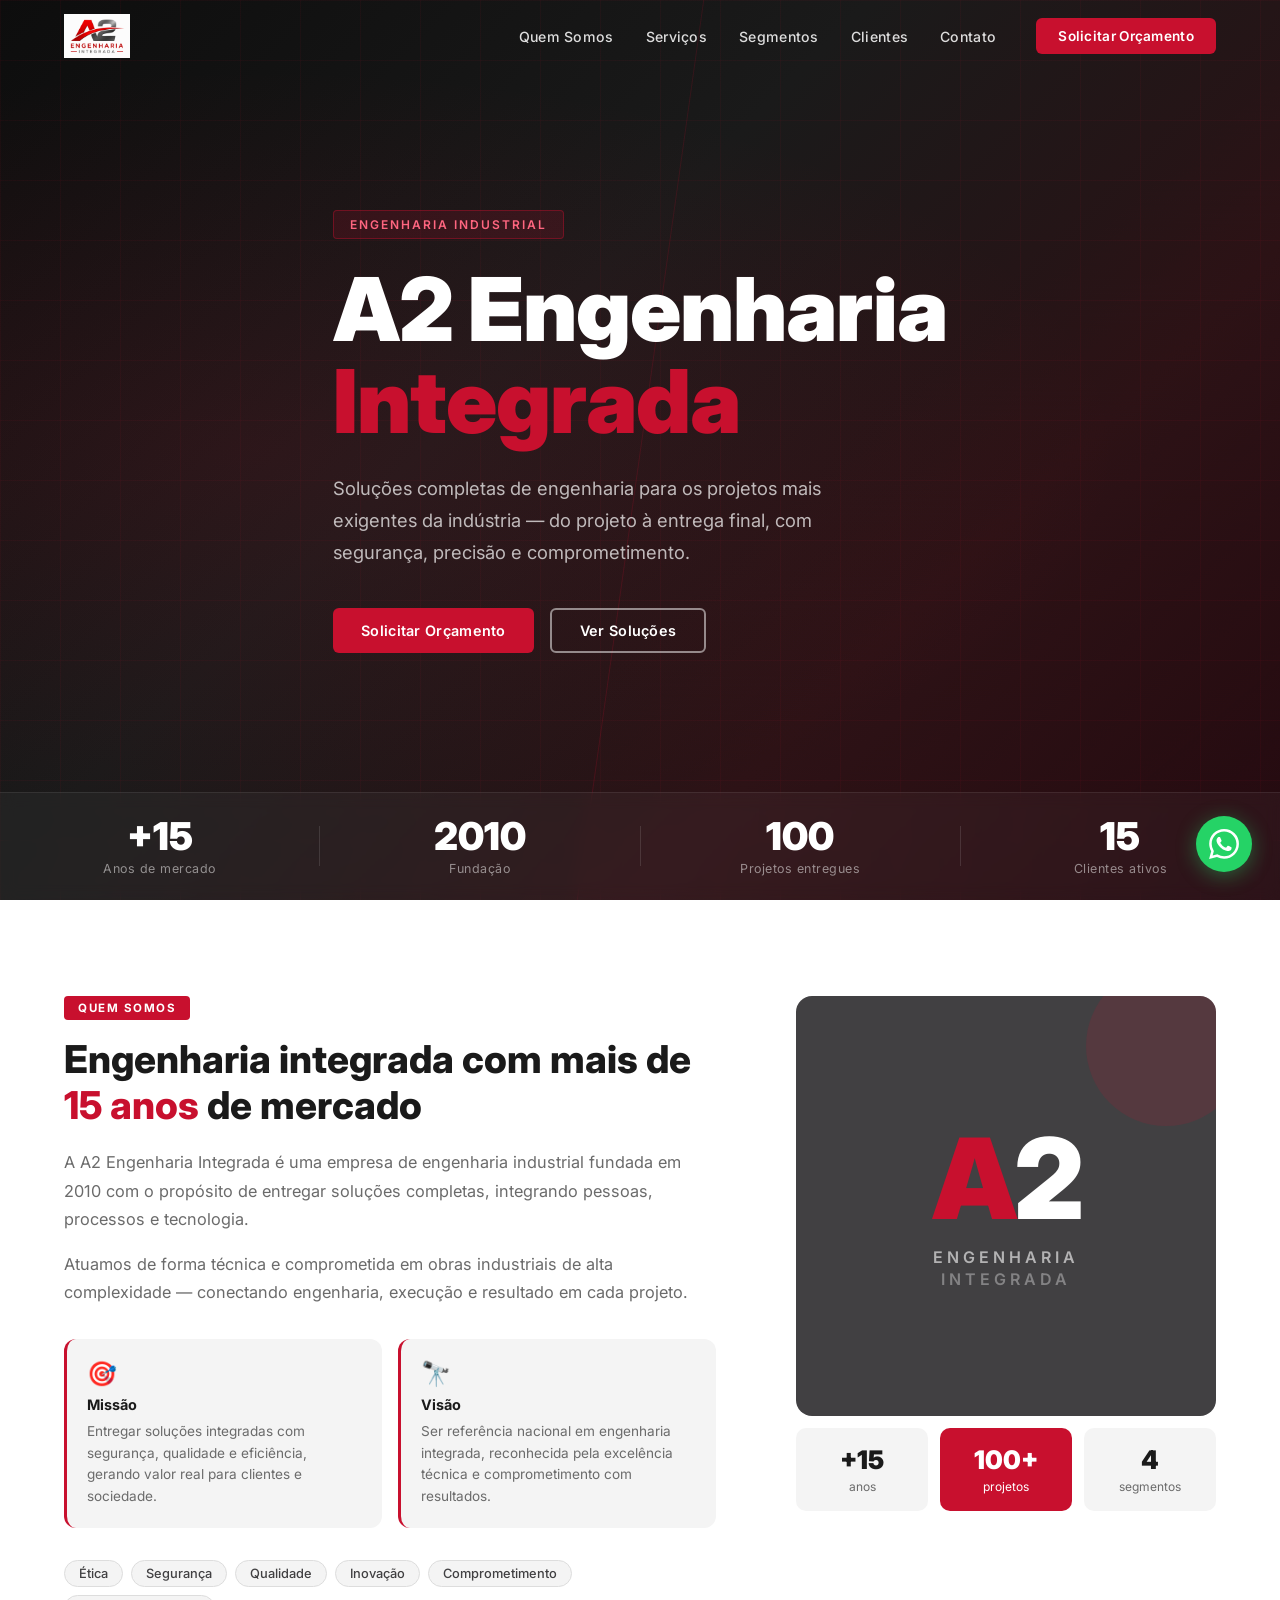
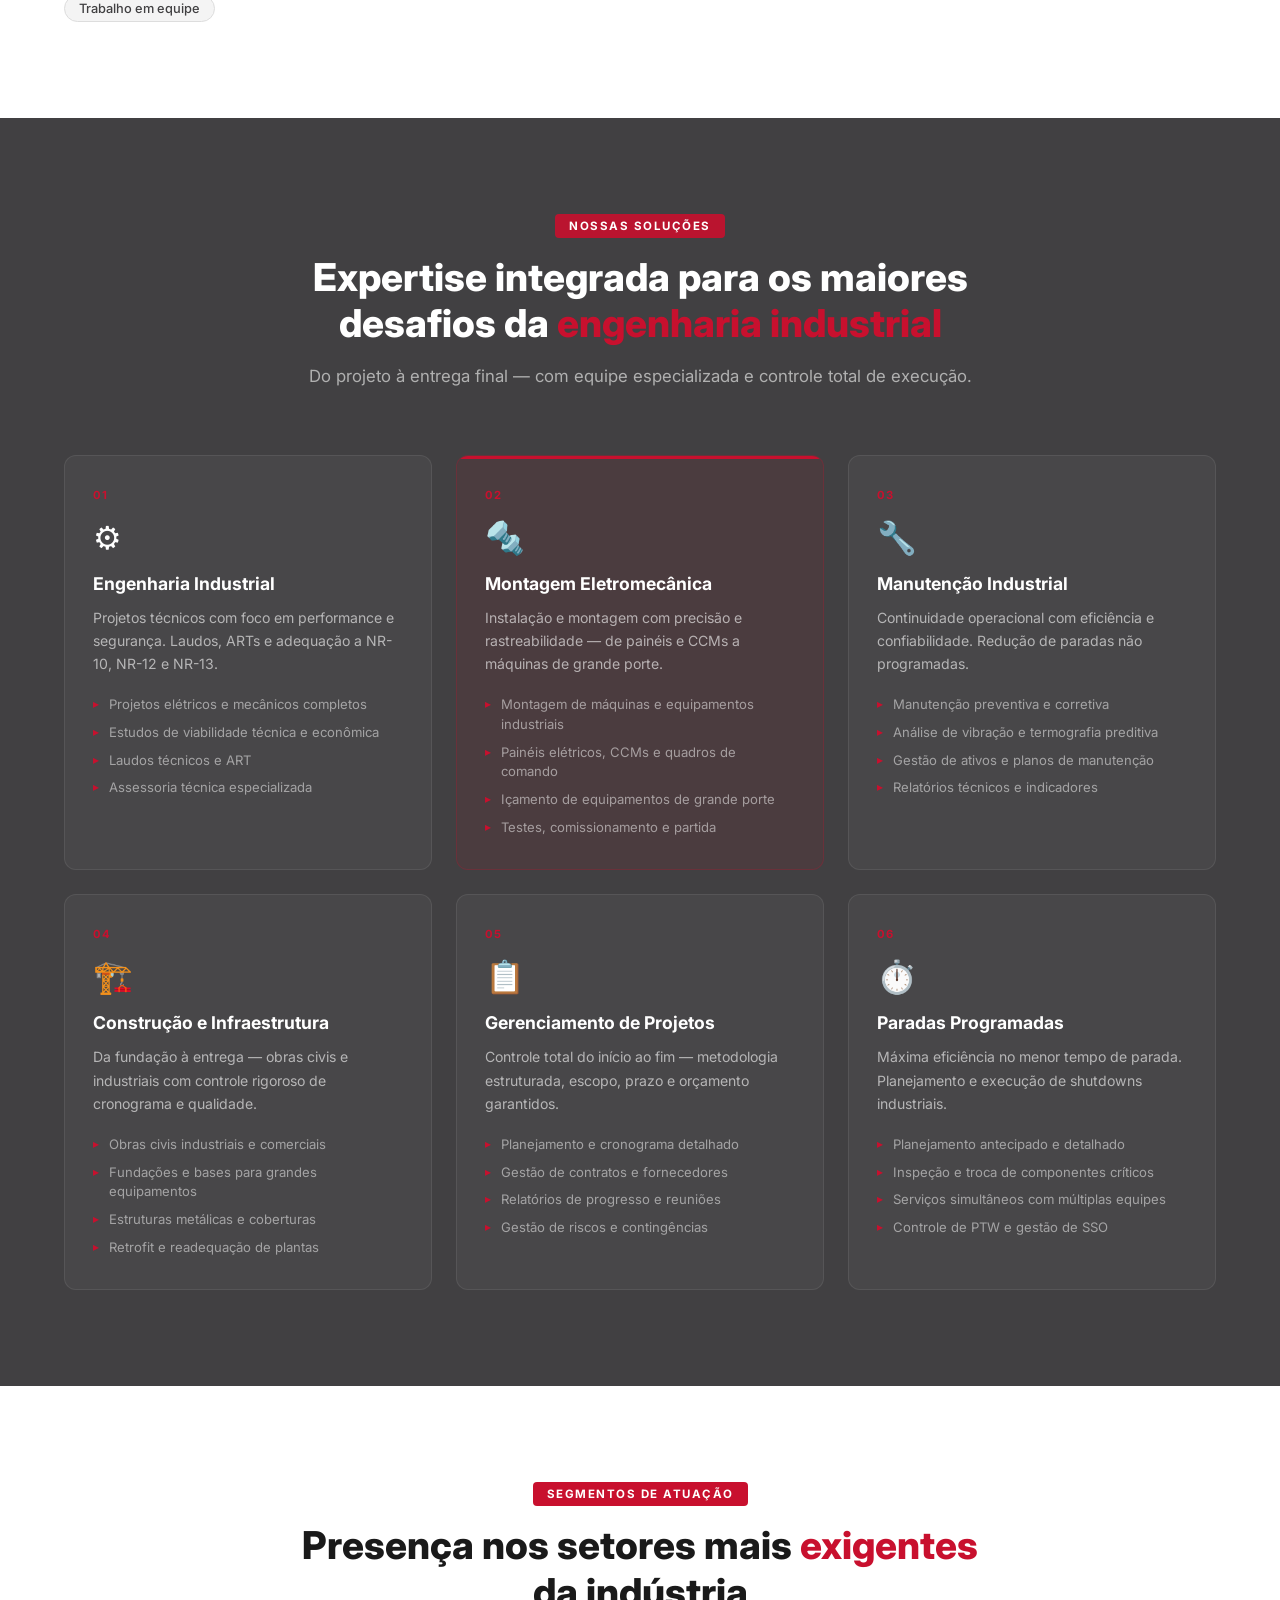
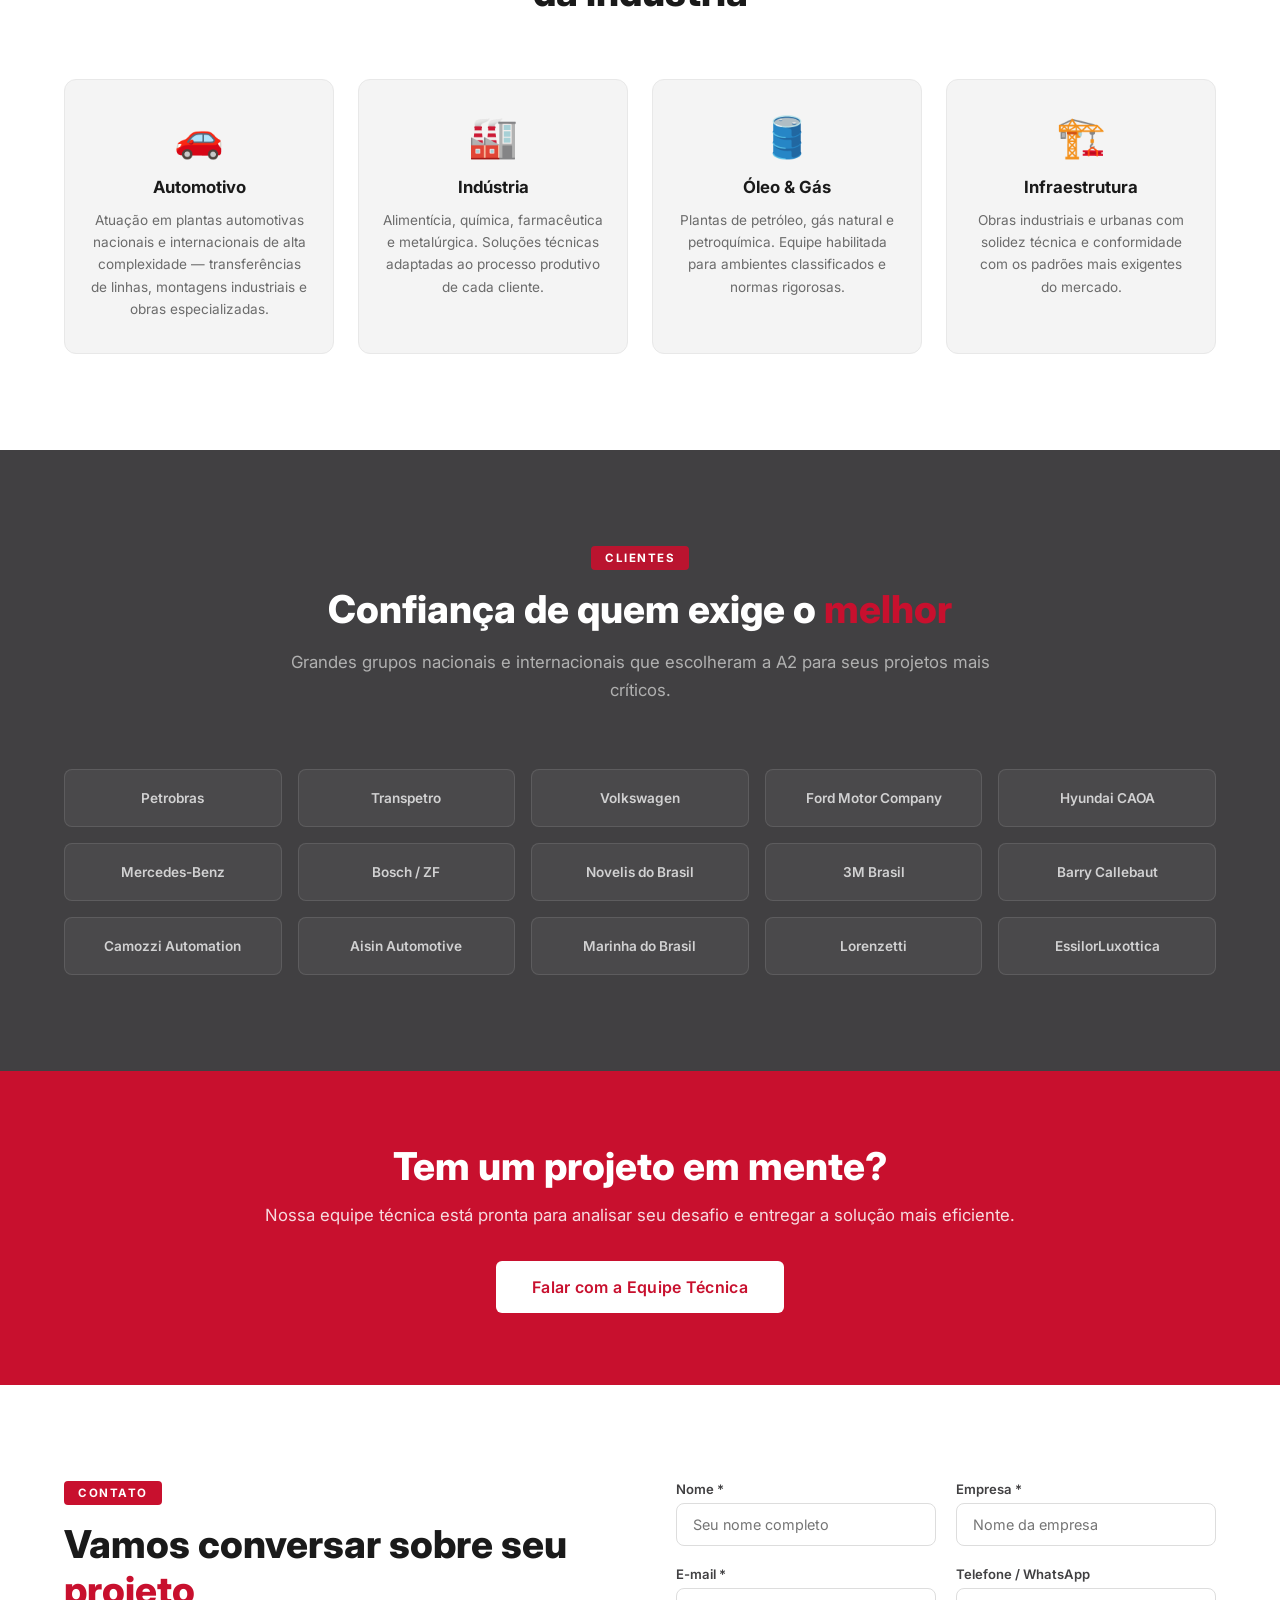
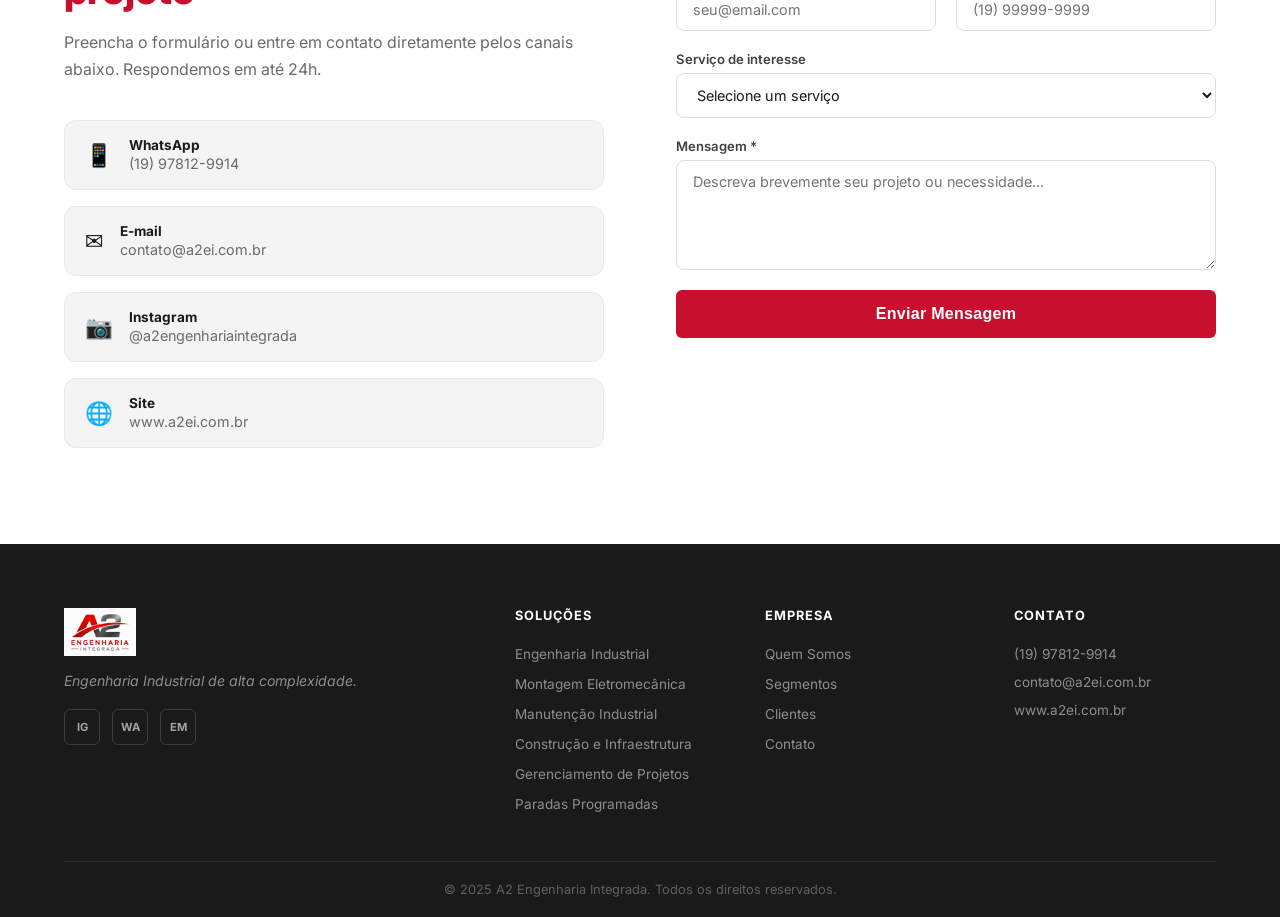
==== index.html @ 32a2d9cf "Landing page A2 Engenharia" ====
<!DOCTYPE html>
<html lang="pt-BR">
<head>
  <meta charset="UTF-8" />
  <meta name="viewport" content="width=device-width, initial-scale=1.0" />
  <title>A2 Engenharia Integrada</title>
  <meta name="description" content="A2 Engenharia Integrada: +15 anos entregando soluções completas de engenharia industrial, montagem eletromecânica, manutenção e gerenciamento de projetos." />
  <link rel="preconnect" href="https://fonts.googleapis.com" />
  <link rel="preconnect" href="https://fonts.gstatic.com" crossorigin />
  <link href="https://fonts.googleapis.com/css2?family=Inter:wght@300;400;500;600;700;800;900&display=swap" rel="stylesheet" />
  <link rel="stylesheet" href="style.css" />
</head>
<body>

  <!-- ── NAV ────────────────────────────────────── -->
  <nav id="navbar">
    <div class="nav-inner">
      <a href="#hero" class="nav-logo">
        <img src="assets/logo.png" alt="A2 Engenharia Integrada" />
      </a>
      <ul class="nav-links">
        <li><a href="#sobre">Quem Somos</a></li>
        <li><a href="#servicos">Serviços</a></li>
        <li><a href="#segmentos">Segmentos</a></li>
        <li><a href="#clientes">Clientes</a></li>
        <li><a href="#contato">Contato</a></li>
      </ul>
      <a href="#contato" class="btn btn-nav">Solicitar Orçamento</a>
      <button class="hamburger" id="hamburger" aria-label="Menu">
        <span></span><span></span><span></span>
      </button>
    </div>
    <div class="nav-mobile" id="navMobile">
      <a href="#sobre" onclick="closeMenu()">Quem Somos</a>
      <a href="#servicos" onclick="closeMenu()">Serviços</a>
      <a href="#segmentos" onclick="closeMenu()">Segmentos</a>
      <a href="#clientes" onclick="closeMenu()">Clientes</a>
      <a href="#contato" onclick="closeMenu()">Contato</a>
      <a href="#contato" class="btn btn-nav" onclick="closeMenu()">Solicitar Orçamento</a>
    </div>
  </nav>

  <!-- ── HERO ───────────────────────────────────── -->
  <section id="hero">
    <div class="hero-bg"></div>
    <div class="hero-overlay"></div>
    <div class="hero-content">
      <span class="hero-tag">Engenharia Industrial</span>
      <h1>A2 Engenharia<br /><span class="red">Integrada</span></h1>
      <p>Soluções completas de engenharia para os projetos mais exigentes da indústria — do projeto à entrega final, com segurança, precisão e comprometimento.</p>
      <div class="hero-btns">
        <a href="#contato" class="btn btn-primary">Solicitar Orçamento</a>
        <a href="#servicos" class="btn btn-outline">Ver Soluções</a>
      </div>
    </div>
    <div class="hero-stats">
      <div class="stat">
        <span class="stat-num">+15</span>
        <span class="stat-label">Anos de mercado</span>
      </div>
      <div class="stat-divider"></div>
      <div class="stat">
        <span class="stat-num">2010</span>
        <span class="stat-label">Fundação</span>
      </div>
      <div class="stat-divider"></div>
      <div class="stat">
        <span class="stat-num">100+</span>
        <span class="stat-label">Projetos entregues</span>
      </div>
      <div class="stat-divider"></div>
      <div class="stat">
        <span class="stat-num">15+</span>
        <span class="stat-label">Clientes ativos</span>
      </div>
    </div>
  </section>

  <!-- ── SOBRE ──────────────────────────────────── -->
  <section id="sobre" class="section">
    <div class="container">
      <div class="sobre-grid">
        <div class="sobre-text" data-animate>
          <span class="section-tag">Quem Somos</span>
          <h2>Engenharia integrada com mais de <span class="red">15 anos</span> de mercado</h2>
          <p>A A2 Engenharia Integrada é uma empresa de engenharia industrial fundada em 2010 com o propósito de entregar soluções completas, integrando pessoas, processos e tecnologia.</p>
          <p>Atuamos de forma técnica e comprometida em obras industriais de alta complexidade — conectando engenharia, execução e resultado em cada projeto.</p>
          <div class="mvv-grid">
            <div class="mvv-card">
              <div class="mvv-icon">🎯</div>
              <h4>Missão</h4>
              <p>Entregar soluções integradas com segurança, qualidade e eficiência, gerando valor real para clientes e sociedade.</p>
            </div>
            <div class="mvv-card">
              <div class="mvv-icon">🔭</div>
              <h4>Visão</h4>
              <p>Ser referência nacional em engenharia integrada, reconhecida pela excelência técnica e comprometimento com resultados.</p>
            </div>
          </div>
          <div class="valores">
            <span class="valor-tag">Ética</span>
            <span class="valor-tag">Segurança</span>
            <span class="valor-tag">Qualidade</span>
            <span class="valor-tag">Inovação</span>
            <span class="valor-tag">Comprometimento</span>
            <span class="valor-tag">Trabalho em equipe</span>
          </div>
        </div>
        <div class="sobre-visual" data-animate>
          <div class="sobre-card-main">
            <div class="sobre-accent"></div>
            <div class="sobre-logo-big">A2</div>
            <p class="sobre-slogan">ENGENHARIA<br /><em>INTEGRADA</em></p>
          </div>
          <div class="sobre-cards-mini">
            <div class="mini-card">
              <strong>+15</strong>
              <span>anos</span>
            </div>
            <div class="mini-card red-card">
              <strong>100+</strong>
              <span>projetos</span>
            </div>
            <div class="mini-card">
              <strong>4</strong>
              <span>segmentos</span>
            </div>
          </div>
        </div>
      </div>
    </div>
  </section>

  <!-- ── SERVIÇOS ───────────────────────────────── -->
  <section id="servicos" class="section dark-section">
    <div class="container">
      <div class="section-header" data-animate>
        <span class="section-tag">Nossas Soluções</span>
        <h2>Expertise integrada para os maiores desafios da <span class="red">engenharia industrial</span></h2>
        <p>Do projeto à entrega final — com equipe especializada e controle total de execução.</p>
      </div>
      <div class="services-grid">

        <div class="service-card" data-animate>
          <div class="service-num">01</div>
          <div class="service-icon">⚙️</div>
          <h3>Engenharia Industrial</h3>
          <p>Projetos técnicos com foco em performance e segurança. Laudos, ARTs e adequação a NR-10, NR-12 e NR-13.</p>
          <ul class="service-list">
            <li>Projetos elétricos e mecânicos completos</li>
            <li>Estudos de viabilidade técnica e econômica</li>
            <li>Laudos técnicos e ART</li>
            <li>Assessoria técnica especializada</li>
          </ul>
        </div>

        <div class="service-card featured" data-animate>
          <div class="service-num">02</div>
          <div class="service-icon">🔩</div>
          <h3>Montagem Eletromecânica</h3>
          <p>Instalação e montagem com precisão e rastreabilidade — de painéis e CCMs a máquinas de grande porte.</p>
          <ul class="service-list">
            <li>Montagem de máquinas e equipamentos industriais</li>
            <li>Painéis elétricos, CCMs e quadros de comando</li>
            <li>Içamento de equipamentos de grande porte</li>
            <li>Testes, comissionamento e partida</li>
          </ul>
        </div>

        <div class="service-card" data-animate>
          <div class="service-num">03</div>
          <div class="service-icon">🔧</div>
          <h3>Manutenção Industrial</h3>
          <p>Continuidade operacional com eficiência e confiabilidade. Redução de paradas não programadas.</p>
          <ul class="service-list">
            <li>Manutenção preventiva e corretiva</li>
            <li>Análise de vibração e termografia preditiva</li>
            <li>Gestão de ativos e planos de manutenção</li>
            <li>Relatórios técnicos e indicadores</li>
          </ul>
        </div>

        <div class="service-card" data-animate>
          <div class="service-num">04</div>
          <div class="service-icon">🏗️</div>
          <h3>Construção e Infraestrutura</h3>
          <p>Da fundação à entrega — obras civis e industriais com controle rigoroso de cronograma e qualidade.</p>
          <ul class="service-list">
            <li>Obras civis industriais e comerciais</li>
            <li>Fundações e bases para grandes equipamentos</li>
            <li>Estruturas metálicas e coberturas</li>
            <li>Retrofit e readequação de plantas</li>
          </ul>
        </div>

        <div class="service-card" data-animate>
          <div class="service-num">05</div>
          <div class="service-icon">📋</div>
          <h3>Gerenciamento de Projetos</h3>
          <p>Controle total do início ao fim — metodologia estruturada, escopo, prazo e orçamento garantidos.</p>
          <ul class="service-list">
            <li>Planejamento e cronograma detalhado</li>
            <li>Gestão de contratos e fornecedores</li>
            <li>Relatórios de progresso e reuniões</li>
            <li>Gestão de riscos e contingências</li>
          </ul>
        </div>

        <div class="service-card" data-animate>
          <div class="service-num">06</div>
          <div class="service-icon">⏱️</div>
          <h3>Paradas Programadas</h3>
          <p>Máxima eficiência no menor tempo de parada. Planejamento e execução de shutdowns industriais.</p>
          <ul class="service-list">
            <li>Planejamento antecipado e detalhado</li>
            <li>Inspeção e troca de componentes críticos</li>
            <li>Serviços simultâneos com múltiplas equipes</li>
            <li>Controle de PTW e gestão de SSO</li>
          </ul>
        </div>

      </div>
    </div>
  </section>

  <!-- ── SEGMENTOS ──────────────────────────────── -->
  <section id="segmentos" class="section">
    <div class="container">
      <div class="section-header" data-animate>
        <span class="section-tag">Segmentos de Atuação</span>
        <h2>Presença nos setores mais <span class="red">exigentes</span> da indústria</h2>
      </div>
      <div class="segments-grid">
        <div class="segment-card" data-animate>
          <div class="segment-icon">🚗</div>
          <h3>Automotivo</h3>
          <p>Atuação em plantas automotivas nacionais e internacionais de alta complexidade — transferências de linhas, montagens industriais e obras especializadas.</p>
        </div>
        <div class="segment-card" data-animate>
          <div class="segment-icon">🏭</div>
          <h3>Indústria</h3>
          <p>Alimentícia, química, farmacêutica e metalúrgica. Soluções técnicas adaptadas ao processo produtivo de cada cliente.</p>
        </div>
        <div class="segment-card" data-animate>
          <div class="segment-icon">🛢️</div>
          <h3>Óleo & Gás</h3>
          <p>Plantas de petróleo, gás natural e petroquímica. Equipe habilitada para ambientes classificados e normas rigorosas.</p>
        </div>
        <div class="segment-card" data-animate>
          <div class="segment-icon">🏗️</div>
          <h3>Infraestrutura</h3>
          <p>Obras industriais e urbanas com solidez técnica e conformidade com os padrões mais exigentes do mercado.</p>
        </div>
      </div>
    </div>
  </section>

  <!-- ── CLIENTES ───────────────────────────────── -->
  <section id="clientes" class="section dark-section">
    <div class="container">
      <div class="section-header" data-animate>
        <span class="section-tag">Clientes</span>
        <h2>Confiança de quem exige o <span class="red">melhor</span></h2>
        <p>Grandes grupos nacionais e internacionais que escolheram a A2 para seus projetos mais críticos.</p>
      </div>
      <div class="clients-grid" data-animate>
        <div class="client-item">Petrobras</div>
        <div class="client-item">Transpetro</div>
        <div class="client-item">Volkswagen</div>
        <div class="client-item">Ford Motor Company</div>
        <div class="client-item">Hyundai CAOA</div>
        <div class="client-item">Mercedes-Benz</div>
        <div class="client-item">Bosch / ZF</div>
        <div class="client-item">Novelis do Brasil</div>
        <div class="client-item">3M Brasil</div>
        <div class="client-item">Barry Callebaut</div>
        <div class="client-item">Camozzi Automation</div>
        <div class="client-item">Aisin Automotive</div>
        <div class="client-item">Marinha do Brasil</div>
        <div class="client-item">Lorenzetti</div>
        <div class="client-item">EssilorLuxottica</div>
      </div>
    </div>
  </section>

  <!-- ── CTA BANNER ─────────────────────────────── -->
  <section class="cta-banner">
    <div class="container">
      <div class="cta-content" data-animate>
        <h2>Tem um projeto em mente?</h2>
        <p>Nossa equipe técnica está pronta para analisar seu desafio e entregar a solução mais eficiente.</p>
        <a href="#contato" class="btn btn-primary btn-lg">Falar com a Equipe Técnica</a>
      </div>
    </div>
  </section>

  <!-- ── CONTATO ────────────────────────────────── -->
  <section id="contato" class="section">
    <div class="container">
      <div class="contato-grid">
        <div class="contato-info" data-animate>
          <span class="section-tag">Contato</span>
          <h2>Vamos conversar sobre seu <span class="red">projeto</span></h2>
          <p>Preencha o formulário ou entre em contato diretamente pelos canais abaixo. Respondemos em até 24h.</p>
          <div class="contact-items">
            <a href="https://wa.me/5519978129914" target="_blank" class="contact-item">
              <div class="contact-icon">📱</div>
              <div>
                <strong>WhatsApp</strong>
                <span>(19) 97812-9914</span>
              </div>
            </a>
            <a href="mailto:contato@a2ei.com.br" class="contact-item">
              <div class="contact-icon">✉️</div>
              <div>
                <strong>E-mail</strong>
                <span>contato@a2ei.com.br</span>
              </div>
            </a>
            <a href="https://instagram.com/a2engenhariaintegrada" target="_blank" class="contact-item">
              <div class="contact-icon">📷</div>
              <div>
                <strong>Instagram</strong>
                <span>@a2engenhariaintegrada</span>
              </div>
            </a>
            <a href="https://www.a2ei.com.br" target="_blank" class="contact-item">
              <div class="contact-icon">🌐</div>
              <div>
                <strong>Site</strong>
                <span>www.a2ei.com.br</span>
              </div>
            </a>
          </div>
        </div>
        <div class="contato-form" data-animate>
          <form id="form" onsubmit="handleSubmit(event)">
            <div class="form-row">
              <div class="form-group">
                <label for="nome">Nome *</label>
                <input type="text" id="nome" name="nome" placeholder="Seu nome completo" required />
              </div>
              <div class="form-group">
                <label for="empresa">Empresa *</label>
                <input type="text" id="empresa" name="empresa" placeholder="Nome da empresa" required />
              </div>
            </div>
            <div class="form-row">
              <div class="form-group">
                <label for="email">E-mail *</label>
                <input type="email" id="email" name="email" placeholder="seu@email.com" required />
              </div>
              <div class="form-group">
                <label for="telefone">Telefone / WhatsApp</label>
                <input type="tel" id="telefone" name="telefone" placeholder="(19) 99999-9999" />
              </div>
            </div>
            <div class="form-group">
              <label for="servico">Serviço de interesse</label>
              <select id="servico" name="servico">
                <option value="">Selecione um serviço</option>
                <option>Engenharia Industrial</option>
                <option>Montagem Eletromecânica</option>
                <option>Manutenção Industrial</option>
                <option>Construção e Infraestrutura</option>
                <option>Gerenciamento de Projetos</option>
                <option>Paradas Programadas</option>
                <option>Outro / Múltiplos serviços</option>
              </select>
            </div>
            <div class="form-group">
              <label for="mensagem">Mensagem *</label>
              <textarea id="mensagem" name="mensagem" rows="4" placeholder="Descreva brevemente seu projeto ou necessidade..." required></textarea>
            </div>
            <button type="submit" class="btn btn-primary btn-full">
              <span id="btn-text">Enviar Mensagem</span>
            </button>
            <div id="form-success" class="form-success hidden">
              ✅ Mensagem enviada! Nossa equipe entrará em contato em breve.
            </div>
          </form>
        </div>
      </div>
    </div>
  </section>

  <!-- ── FOOTER ─────────────────────────────────── -->
  <footer>
    <div class="container">
      <div class="footer-grid">
        <div class="footer-brand">
          <img src="assets/logo.png" alt="A2 Engenharia Integrada" class="footer-logo" />
          <p>Engenharia Industrial de alta complexidade.</p>
          <div class="footer-social">
            <a href="https://instagram.com/a2engenhariaintegrada" target="_blank" aria-label="Instagram">IG</a>
            <a href="https://wa.me/5519978129914" target="_blank" aria-label="WhatsApp">WA</a>
            <a href="mailto:contato@a2ei.com.br" aria-label="Email">EM</a>
          </div>
        </div>
        <div class="footer-links">
          <h5>Soluções</h5>
          <ul>
            <li><a href="#servicos">Engenharia Industrial</a></li>
            <li><a href="#servicos">Montagem Eletromecânica</a></li>
            <li><a href="#servicos">Manutenção Industrial</a></li>
            <li><a href="#servicos">Construção e Infraestrutura</a></li>
            <li><a href="#servicos">Gerenciamento de Projetos</a></li>
            <li><a href="#servicos">Paradas Programadas</a></li>
          </ul>
        </div>
        <div class="footer-links">
          <h5>Empresa</h5>
          <ul>
            <li><a href="#sobre">Quem Somos</a></li>
            <li><a href="#segmentos">Segmentos</a></li>
            <li><a href="#clientes">Clientes</a></li>
            <li><a href="#contato">Contato</a></li>
          </ul>
        </div>
        <div class="footer-contact">
          <h5>Contato</h5>
          <p><a href="https://wa.me/5519978129914">(19) 97812-9914</a></p>
          <p><a href="mailto:contato@a2ei.com.br">contato@a2ei.com.br</a></p>
          <p><a href="https://www.a2ei.com.br">www.a2ei.com.br</a></p>
        </div>
      </div>
      <div class="footer-bottom">
        <p>© 2025 A2 Engenharia Integrada. Todos os direitos reservados.</p>
      </div>
    </div>
  </footer>

  <!-- WhatsApp flutuante -->
  <a href="https://wa.me/5519978129914?text=Olá!%20Vim%20pelo%20site%20e%20gostaria%20de%20solicitar%20um%20orçamento." target="_blank" class="whatsapp-float" aria-label="WhatsApp">
    <svg viewBox="0 0 24 24" fill="currentColor"><path d="M17.472 14.382c-.297-.149-1.758-.867-2.03-.967-.273-.099-.471-.148-.67.15-.197.297-.767.966-.94 1.164-.173.199-.347.223-.644.075-.297-.15-1.255-.463-2.39-1.475-.883-.788-1.48-1.761-1.653-2.059-.173-.297-.018-.458.13-.606.134-.133.298-.347.446-.52.149-.174.198-.298.298-.497.099-.198.05-.371-.025-.52-.075-.149-.669-1.612-.916-2.207-.242-.579-.487-.5-.669-.51-.173-.008-.371-.01-.57-.01-.198 0-.52.074-.792.372-.272.297-1.04 1.016-1.04 2.479 0 1.462 1.065 2.875 1.213 3.074.149.198 2.096 3.2 5.077 4.487.709.306 1.262.489 1.694.625.712.227 1.36.195 1.871.118.571-.085 1.758-.719 2.006-1.413.248-.694.248-1.289.173-1.413-.074-.124-.272-.198-.57-.347m-5.421 7.403h-.004a9.87 9.87 0 01-5.031-1.378l-.361-.214-3.741.982.998-3.648-.235-.374a9.86 9.86 0 01-1.51-5.26c.001-5.45 4.436-9.884 9.888-9.884 2.64 0 5.122 1.03 6.988 2.898a9.825 9.825 0 012.893 6.994c-.003 5.45-4.437 9.884-9.885 9.884m8.413-18.297A11.815 11.815 0 0012.05 0C5.495 0 .16 5.335.157 11.892c0 2.096.547 4.142 1.588 5.945L.057 24l6.305-1.654a11.882 11.882 0 005.683 1.448h.005c6.554 0 11.89-5.335 11.893-11.893a11.821 11.821 0 00-3.48-8.413z"/></svg>
  </a>

  <script src="script.js"></script>
</body>
</html>
---- style.css ----
/* ── RESET & BASE ─────────────────────────────── */
*, *::before, *::after { box-sizing: border-box; margin: 0; padding: 0; }

:root {
  --red:    #C8102E;
  --red-dk: #a00d24;
  --dark:   #1a1a1a;
  --dgray:  #414042;
  --mgray:  #6b6b6b;
  --lgray:  #f4f4f4;
  --white:  #ffffff;
  --border: rgba(255,255,255,0.1);
  --nav-h:  72px;
  --radius: 12px;
  --shadow: 0 4px 24px rgba(0,0,0,0.12);
}

html { scroll-behavior: smooth; font-size: 16px; }

body {
  font-family: 'Inter', system-ui, sans-serif;
  background: var(--white);
  color: var(--dark);
  overflow-x: hidden;
  -webkit-font-smoothing: antialiased;
}

a { text-decoration: none; color: inherit; }
ul { list-style: none; }
img { display: block; max-width: 100%; }

.container {
  width: 100%;
  max-width: 1200px;
  margin: 0 auto;
  padding: 0 24px;
}

.red { color: var(--red); }

/* ── BUTTONS ──────────────────────────────────── */
.btn {
  display: inline-flex;
  align-items: center;
  gap: 8px;
  padding: 12px 28px;
  border-radius: 6px;
  font-weight: 600;
  font-size: 0.9rem;
  letter-spacing: 0.3px;
  transition: all 0.2s ease;
  cursor: pointer;
  border: none;
}
.btn-primary {
  background: var(--red);
  color: var(--white);
}
.btn-primary:hover { background: var(--red-dk); transform: translateY(-1px); box-shadow: 0 6px 20px rgba(200,16,46,0.35); }
.btn-outline {
  background: transparent;
  color: var(--white);
  border: 2px solid rgba(255,255,255,0.5);
}
.btn-outline:hover { border-color: var(--white); background: rgba(255,255,255,0.08); }
.btn-nav {
  background: var(--red);
  color: var(--white);
  padding: 10px 22px;
  font-size: 0.85rem;
}
.btn-nav:hover { background: var(--red-dk); }
.btn-lg { padding: 16px 36px; font-size: 1rem; }
.btn-full { width: 100%; justify-content: center; padding: 15px; font-size: 1rem; }

/* ── SECTION COMMON ───────────────────────────── */
.section { padding: 96px 0; }
.dark-section { background: var(--dgray); color: var(--white); }

.section-tag {
  display: inline-block;
  background: var(--red);
  color: var(--white);
  font-size: 0.72rem;
  font-weight: 700;
  letter-spacing: 1.5px;
  text-transform: uppercase;
  padding: 5px 14px;
  border-radius: 4px;
  margin-bottom: 16px;
}
.dark-section .section-tag { background: rgba(200,16,46,0.9); }

.section-header {
  text-align: center;
  max-width: 700px;
  margin: 0 auto 64px;
}
.section-header h2 { font-size: clamp(1.8rem, 3vw, 2.5rem); font-weight: 800; line-height: 1.2; margin-bottom: 16px; }
.section-header p { color: var(--mgray); font-size: 1.05rem; line-height: 1.7; }
.dark-section .section-header p { color: #b0b0b0; }

h2 { font-size: clamp(1.6rem, 3vw, 2.4rem); font-weight: 800; line-height: 1.2; }

/* ── NAVBAR ───────────────────────────────────── */
#navbar {
  position: fixed;
  top: 0; left: 0; right: 0;
  z-index: 1000;
  transition: background 0.3s, box-shadow 0.3s;
  height: var(--nav-h);
}
#navbar.scrolled {
  background: rgba(26,26,26,0.97);
  backdrop-filter: blur(12px);
  box-shadow: 0 2px 20px rgba(0,0,0,0.3);
}
.nav-inner {
  max-width: 1200px;
  margin: 0 auto;
  padding: 0 24px;
  height: 100%;
  display: flex;
  align-items: center;
  gap: 40px;
}
.nav-logo img { height: 44px; width: auto; }
.nav-links {
  display: flex;
  gap: 32px;
  margin-left: auto;
}
.nav-links a {
  color: rgba(255,255,255,0.85);
  font-size: 0.88rem;
  font-weight: 500;
  letter-spacing: 0.3px;
  transition: color 0.2s;
  position: relative;
}
.nav-links a::after {
  content: '';
  position: absolute;
  bottom: -4px; left: 0; right: 0;
  height: 2px;
  background: var(--red);
  transform: scaleX(0);
  transition: transform 0.2s;
  transform-origin: left;
}
.nav-links a:hover { color: var(--white); }
.nav-links a:hover::after, .nav-links a.active::after { transform: scaleX(1); }

.hamburger {
  display: none;
  flex-direction: column;
  gap: 5px;
  background: none;
  border: none;
  cursor: pointer;
  margin-left: auto;
  padding: 4px;
}
.hamburger span {
  display: block;
  width: 24px; height: 2px;
  background: var(--white);
  border-radius: 2px;
  transition: all 0.3s;
}

.nav-mobile {
  display: none;
  flex-direction: column;
  background: rgba(26,26,26,0.98);
  padding: 16px 24px 24px;
  border-top: 1px solid rgba(255,255,255,0.08);
}
.nav-mobile a {
  color: rgba(255,255,255,0.85);
  padding: 12px 0;
  font-weight: 500;
  border-bottom: 1px solid rgba(255,255,255,0.06);
}
.nav-mobile .btn-nav { margin-top: 12px; text-align: center; }
.nav-mobile.open { display: flex; }

/* ── HERO ─────────────────────────────────────── */
#hero {
  min-height: 100vh;
  display: flex;
  flex-direction: column;
  justify-content: center;
  position: relative;
  overflow: hidden;
  padding-top: var(--nav-h);
}

.hero-bg {
  position: absolute;
  inset: 0;
  background:
    linear-gradient(135deg, #0d0d0d 0%, #1a1a1a 40%, #2a1215 70%, #1a0a0e 100%);
  z-index: 0;
}

/* grid pattern */
.hero-bg::before {
  content: '';
  position: absolute;
  inset: 0;
  background-image:
    linear-gradient(rgba(200,16,46,0.06) 1px, transparent 1px),
    linear-gradient(90deg, rgba(200,16,46,0.06) 1px, transparent 1px);
  background-size: 60px 60px;
}

/* red diagonal accent */
.hero-bg::after {
  content: '';
  position: absolute;
  top: -20%;
  right: -10%;
  width: 60%;
  height: 140%;
  background: linear-gradient(135deg, transparent 40%, rgba(200,16,46,0.08) 100%);
  border-left: 1px solid rgba(200,16,46,0.15);
  transform: skewX(-8deg);
}

.hero-overlay { position: absolute; inset: 0; background: radial-gradient(ellipse at 20% 50%, rgba(200,16,46,0.12) 0%, transparent 60%); z-index: 1; }

.hero-content {
  position: relative;
  z-index: 2;
  max-width: 1200px;
  margin: 0 auto;
  padding: 0 24px;
  flex: 1;
  display: flex;
  flex-direction: column;
  justify-content: center;
  padding-top: 60px;
  padding-bottom: 60px;
}

.hero-tag {
  display: inline-block;
  background: rgba(200,16,46,0.15);
  border: 1px solid rgba(200,16,46,0.4);
  color: #ff6680;
  font-size: 0.75rem;
  font-weight: 600;
  letter-spacing: 2px;
  text-transform: uppercase;
  padding: 6px 16px;
  border-radius: 4px;
  margin-bottom: 24px;
  width: fit-content;
}

.hero-content h1 {
  font-size: clamp(2.8rem, 7vw, 5.5rem);
  font-weight: 900;
  color: var(--white);
  line-height: 1.05;
  margin-bottom: 24px;
  letter-spacing: -1px;
}
.hero-content h1 .red { color: var(--red); }

.hero-content > p {
  max-width: 560px;
  color: rgba(255,255,255,0.7);
  font-size: clamp(1rem, 1.5vw, 1.15rem);
  line-height: 1.75;
  margin-bottom: 40px;
}

.hero-btns { display: flex; gap: 16px; flex-wrap: wrap; }

/* Stats bar */
.hero-stats {
  position: relative;
  z-index: 2;
  display: flex;
  align-items: center;
  justify-content: center;
  gap: 0;
  background: rgba(255,255,255,0.04);
  border-top: 1px solid rgba(255,255,255,0.08);
  backdrop-filter: blur(8px);
}
.stat {
  flex: 1;
  display: flex;
  flex-direction: column;
  align-items: center;
  padding: 24px 20px;
}
.stat-num {
  font-size: clamp(1.8rem, 3vw, 2.5rem);
  font-weight: 900;
  color: var(--white);
  line-height: 1;
}
.stat-label {
  font-size: 0.78rem;
  color: rgba(255,255,255,0.5);
  margin-top: 6px;
  letter-spacing: 0.5px;
  text-align: center;
}
.stat-divider { width: 1px; height: 40px; background: rgba(255,255,255,0.12); flex-shrink: 0; }

/* ── SOBRE ────────────────────────────────────── */
.sobre-grid {
  display: grid;
  grid-template-columns: 1fr 420px;
  gap: 80px;
  align-items: start;
}
.sobre-text h2 { margin-bottom: 20px; }
.sobre-text p { color: var(--mgray); line-height: 1.75; margin-bottom: 16px; font-size: 1.02rem; }

.mvv-grid {
  display: grid;
  grid-template-columns: 1fr 1fr;
  gap: 16px;
  margin: 32px 0;
}
.mvv-card {
  background: var(--lgray);
  border-radius: var(--radius);
  padding: 20px;
  border-left: 3px solid var(--red);
}
.mvv-icon { font-size: 1.5rem; margin-bottom: 8px; }
.mvv-card h4 { font-size: 0.9rem; font-weight: 700; margin-bottom: 8px; color: var(--dark); }
.mvv-card p { font-size: 0.85rem; color: var(--mgray); line-height: 1.6; margin: 0; }

.valores { display: flex; flex-wrap: wrap; gap: 8px; margin-top: 8px; }
.valor-tag {
  background: var(--lgray);
  border: 1px solid #ddd;
  border-radius: 20px;
  padding: 5px 14px;
  font-size: 0.8rem;
  font-weight: 500;
  color: var(--dgray);
}

.sobre-visual { position: relative; }
.sobre-card-main {
  background: var(--dgray);
  border-radius: 16px;
  padding: 48px 40px;
  position: relative;
  overflow: hidden;
  aspect-ratio: 1;
  display: flex;
  flex-direction: column;
  justify-content: center;
  align-items: center;
}
.sobre-accent {
  position: absolute;
  top: -30px; right: -30px;
  width: 160px; height: 160px;
  background: var(--red);
  border-radius: 50%;
  opacity: 0.15;
}
.sobre-logo-big {
  font-size: 7rem;
  font-weight: 900;
  color: var(--white);
  line-height: 1;
  letter-spacing: -4px;
}
.sobre-logo-big::first-letter { color: var(--red); }
.sobre-slogan {
  color: rgba(255,255,255,0.6);
  font-size: 1rem;
  font-weight: 600;
  letter-spacing: 4px;
  text-align: center;
  margin-top: 12px;
  line-height: 1.4;
}
.sobre-slogan em { color: rgba(255,255,255,0.35); font-style: normal; }

.sobre-cards-mini {
  display: grid;
  grid-template-columns: repeat(3, 1fr);
  gap: 12px;
  margin-top: 12px;
}
.mini-card {
  background: var(--lgray);
  border-radius: 10px;
  padding: 16px 12px;
  text-align: center;
}
.mini-card strong { display: block; font-size: 1.6rem; font-weight: 900; color: var(--dark); }
.mini-card span { font-size: 0.75rem; color: var(--mgray); }
.red-card { background: var(--red); }
.red-card strong, .red-card span { color: var(--white); }

/* ── SERVIÇOS ─────────────────────────────────── */
.services-grid {
  display: grid;
  grid-template-columns: repeat(3, 1fr);
  gap: 24px;
}
.service-card {
  background: rgba(255,255,255,0.04);
  border: 1px solid rgba(255,255,255,0.08);
  border-radius: var(--radius);
  padding: 32px 28px;
  position: relative;
  transition: transform 0.25s, border-color 0.25s, background 0.25s;
  overflow: hidden;
}
.service-card::before {
  content: '';
  position: absolute;
  top: 0; left: 0; right: 0;
  height: 3px;
  background: var(--red);
  transform: scaleX(0);
  transition: transform 0.3s;
  transform-origin: left;
}
.service-card:hover { transform: translateY(-4px); border-color: rgba(200,16,46,0.3); background: rgba(255,255,255,0.06); }
.service-card:hover::before { transform: scaleX(1); }
.service-card.featured {
  background: rgba(200,16,46,0.08);
  border-color: rgba(200,16,46,0.25);
}
.service-card.featured::before { transform: scaleX(1); }

.service-num {
  font-size: 0.7rem;
  font-weight: 700;
  color: var(--red);
  letter-spacing: 1px;
  margin-bottom: 16px;
}
.service-icon { font-size: 2rem; margin-bottom: 16px; }
.service-card h3 { font-size: 1.1rem; font-weight: 700; color: var(--white); margin-bottom: 12px; }
.service-card > p { font-size: 0.88rem; color: rgba(255,255,255,0.6); line-height: 1.65; margin-bottom: 20px; }

.service-list { display: flex; flex-direction: column; gap: 8px; }
.service-list li {
  font-size: 0.82rem;
  color: rgba(255,255,255,0.5);
  padding-left: 16px;
  position: relative;
  line-height: 1.5;
}
.service-list li::before {
  content: '▸';
  position: absolute;
  left: 0;
  color: var(--red);
  font-size: 0.75rem;
}

/* ── SEGMENTOS ────────────────────────────────── */
.segments-grid {
  display: grid;
  grid-template-columns: repeat(4, 1fr);
  gap: 24px;
}
.segment-card {
  background: var(--lgray);
  border-radius: var(--radius);
  padding: 32px 24px;
  text-align: center;
  border: 1px solid #e8e8e8;
  transition: transform 0.25s, box-shadow 0.25s, border-color 0.25s;
}
.segment-card:hover { transform: translateY(-4px); box-shadow: var(--shadow); border-color: rgba(200,16,46,0.2); }
.segment-icon { font-size: 2.5rem; margin-bottom: 16px; }
.segment-card h3 { font-size: 1.05rem; font-weight: 700; margin-bottom: 12px; color: var(--dark); }
.segment-card p { font-size: 0.85rem; color: var(--mgray); line-height: 1.65; }

/* ── CLIENTES ─────────────────────────────────── */
.clients-grid {
  display: grid;
  grid-template-columns: repeat(5, 1fr);
  gap: 16px;
}
.client-item {
  background: rgba(255,255,255,0.05);
  border: 1px solid rgba(255,255,255,0.1);
  border-radius: 8px;
  padding: 20px 16px;
  text-align: center;
  font-size: 0.85rem;
  font-weight: 600;
  color: rgba(255,255,255,0.75);
  transition: all 0.2s;
}
.client-item:hover {
  background: rgba(200,16,46,0.1);
  border-color: rgba(200,16,46,0.3);
  color: var(--white);
}

/* ── CTA BANNER ───────────────────────────────── */
.cta-banner {
  background: var(--red);
  padding: 72px 0;
}
.cta-content {
  text-align: center;
  color: var(--white);
}
.cta-content h2 { font-size: clamp(1.8rem, 3vw, 2.4rem); margin-bottom: 16px; }
.cta-content p { font-size: 1.05rem; opacity: 0.85; margin-bottom: 36px; }
.cta-content .btn-primary {
  background: var(--white);
  color: var(--red);
}
.cta-content .btn-primary:hover { background: var(--lgray); box-shadow: 0 6px 20px rgba(0,0,0,0.2); }

/* ── CONTATO ──────────────────────────────────── */
.contato-grid {
  display: grid;
  grid-template-columns: 1fr 1fr;
  gap: 72px;
  align-items: start;
}
.contato-info h2 { margin-bottom: 16px; }
.contato-info > p { color: var(--mgray); line-height: 1.7; margin-bottom: 36px; }

.contact-items { display: flex; flex-direction: column; gap: 16px; }
.contact-item {
  display: flex;
  align-items: center;
  gap: 16px;
  padding: 16px 20px;
  background: var(--lgray);
  border-radius: var(--radius);
  border: 1px solid #e8e8e8;
  transition: all 0.2s;
}
.contact-item:hover { border-color: var(--red); background: #fff5f6; }
.contact-icon { font-size: 1.4rem; flex-shrink: 0; }
.contact-item strong { display: block; font-size: 0.85rem; font-weight: 700; color: var(--dark); }
.contact-item span { font-size: 0.9rem; color: var(--mgray); }

/* Form */
.contato-form form { display: flex; flex-direction: column; gap: 20px; }
.form-row { display: grid; grid-template-columns: 1fr 1fr; gap: 20px; }
.form-group { display: flex; flex-direction: column; gap: 6px; }
.form-group label { font-size: 0.82rem; font-weight: 600; color: var(--dgray); }

.form-group input,
.form-group select,
.form-group textarea {
  padding: 12px 16px;
  border: 1.5px solid #ddd;
  border-radius: 8px;
  font-family: inherit;
  font-size: 0.9rem;
  color: var(--dark);
  background: var(--white);
  transition: border-color 0.2s, box-shadow 0.2s;
  outline: none;
  width: 100%;
}
.form-group input:focus,
.form-group select:focus,
.form-group textarea:focus {
  border-color: var(--red);
  box-shadow: 0 0 0 3px rgba(200,16,46,0.08);
}
.form-group textarea { resize: vertical; min-height: 110px; }

.form-success {
  background: #f0fdf4;
  border: 1px solid #86efac;
  border-radius: 8px;
  padding: 14px 18px;
  font-size: 0.9rem;
  color: #166534;
  text-align: center;
}
.hidden { display: none; }

/* ── FOOTER ───────────────────────────────────── */
footer {
  background: var(--dark);
  color: rgba(255,255,255,0.7);
  padding: 64px 0 0;
}
.footer-grid {
  display: grid;
  grid-template-columns: 2fr 1fr 1fr 1fr;
  gap: 48px;
  padding-bottom: 48px;
  border-bottom: 1px solid rgba(255,255,255,0.08);
}
.footer-logo { height: 48px; width: auto; margin-bottom: 16px; }
.footer-brand > p { font-size: 0.88rem; color: rgba(255,255,255,0.5); font-style: italic; margin-bottom: 20px; }
.footer-social { display: flex; gap: 12px; }
.footer-social a {
  width: 36px; height: 36px;
  border-radius: 6px;
  border: 1px solid rgba(255,255,255,0.15);
  display: flex; align-items: center; justify-content: center;
  font-size: 0.7rem;
  font-weight: 700;
  color: rgba(255,255,255,0.6);
  transition: all 0.2s;
}
.footer-social a:hover { background: var(--red); border-color: var(--red); color: var(--white); }

.footer-links h5 {
  font-size: 0.8rem;
  font-weight: 700;
  letter-spacing: 1px;
  text-transform: uppercase;
  color: var(--white);
  margin-bottom: 20px;
}
.footer-links ul { display: flex; flex-direction: column; gap: 10px; }
.footer-links a { font-size: 0.85rem; color: rgba(255,255,255,0.5); transition: color 0.2s; }
.footer-links a:hover { color: var(--white); }

.footer-contact h5 {
  font-size: 0.8rem;
  font-weight: 700;
  letter-spacing: 1px;
  text-transform: uppercase;
  color: var(--white);
  margin-bottom: 20px;
}
.footer-contact p { margin-bottom: 8px; }
.footer-contact a { font-size: 0.85rem; color: rgba(255,255,255,0.5); transition: color 0.2s; }
.footer-contact a:hover { color: var(--red); }

.footer-bottom {
  text-align: center;
  padding: 20px 0;
  font-size: 0.8rem;
  color: rgba(255,255,255,0.3);
}

/* ── WHATSAPP FLOAT ───────────────────────────── */
.whatsapp-float {
  position: fixed;
  bottom: 28px; right: 28px;
  width: 56px; height: 56px;
  background: #25D366;
  border-radius: 50%;
  display: flex;
  align-items: center;
  justify-content: center;
  box-shadow: 0 4px 20px rgba(37,211,102,0.4);
  z-index: 999;
  transition: transform 0.2s, box-shadow 0.2s;
}
.whatsapp-float:hover { transform: scale(1.1); box-shadow: 0 6px 28px rgba(37,211,102,0.5); }
.whatsapp-float svg { width: 30px; height: 30px; color: var(--white); }

/* ── ANIMATIONS ───────────────────────────────── */
[data-animate] {
  opacity: 0;
  transform: translateY(32px);
  transition: opacity 0.65s ease, transform 0.65s ease;
}
[data-animate].visible {
  opacity: 1;
  transform: translateY(0);
}

/* stagger for grids */
.services-grid [data-animate]:nth-child(2) { transition-delay: 0.08s; }
.services-grid [data-animate]:nth-child(3) { transition-delay: 0.16s; }
.services-grid [data-animate]:nth-child(4) { transition-delay: 0.24s; }
.services-grid [data-animate]:nth-child(5) { transition-delay: 0.32s; }
.services-grid [data-animate]:nth-child(6) { transition-delay: 0.40s; }
.segments-grid [data-animate]:nth-child(2) { transition-delay: 0.08s; }
.segments-grid [data-animate]:nth-child(3) { transition-delay: 0.16s; }
.segments-grid [data-animate]:nth-child(4) { transition-delay: 0.24s; }

/* ── RESPONSIVE ───────────────────────────────── */
@media (max-width: 1024px) {
  .sobre-grid { grid-template-columns: 1fr; gap: 48px; }
  .sobre-visual { max-width: 400px; }
  .sobre-card-main { aspect-ratio: auto; padding: 40px; }
  .services-grid { grid-template-columns: repeat(2, 1fr); }
  .segments-grid { grid-template-columns: repeat(2, 1fr); }
  .clients-grid { grid-template-columns: repeat(4, 1fr); }
  .footer-grid { grid-template-columns: 1fr 1fr; gap: 32px; }
}

@media (max-width: 768px) {
  .section { padding: 72px 0; }
  .nav-links, .btn-nav { display: none; }
  .hamburger { display: flex; }

  .hero-content h1 { font-size: 2.8rem; }
  .hero-btns { flex-direction: column; }
  .hero-btns .btn { text-align: center; justify-content: center; }
  .hero-stats { flex-wrap: wrap; }
  .hero-stats .stat { min-width: 50%; }
  .stat-divider:nth-child(4) { display: none; }

  .sobre-grid { grid-template-columns: 1fr; }
  .mvv-grid { grid-template-columns: 1fr; }
  .services-grid { grid-template-columns: 1fr; }
  .segments-grid { grid-template-columns: repeat(2, 1fr); }
  .clients-grid { grid-template-columns: repeat(2, 1fr); }

  .contato-grid { grid-template-columns: 1fr; gap: 40px; }
  .form-row { grid-template-columns: 1fr; }

  .footer-grid { grid-template-columns: 1fr 1fr; }
  .footer-brand { grid-column: 1 / -1; }
}

@media (max-width: 480px) {
  .segments-grid { grid-template-columns: 1fr; }
  .clients-grid { grid-template-columns: repeat(2, 1fr); }
  .sobre-cards-mini { grid-template-columns: repeat(3, 1fr); }
  .footer-grid { grid-template-columns: 1fr; }
  .hero-content h1 { font-size: 2.2rem; letter-spacing: -0.5px; }
}
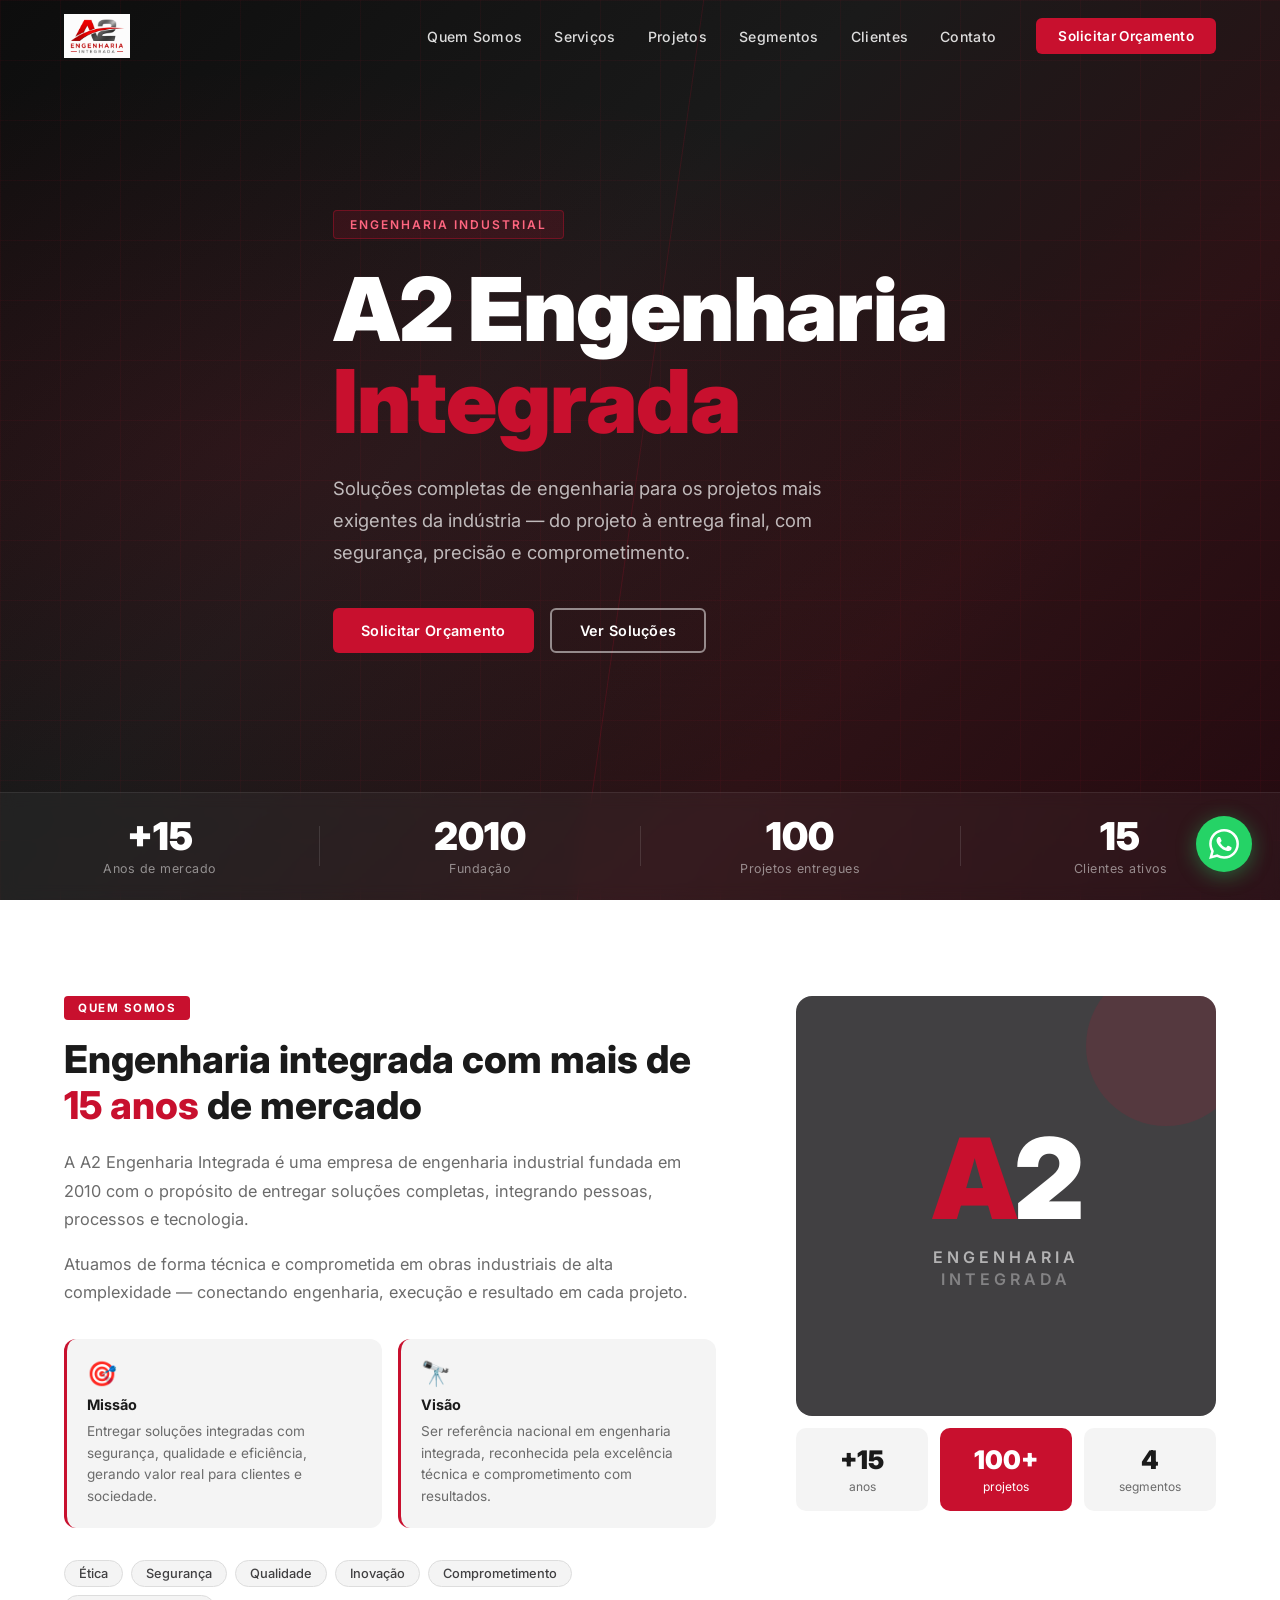
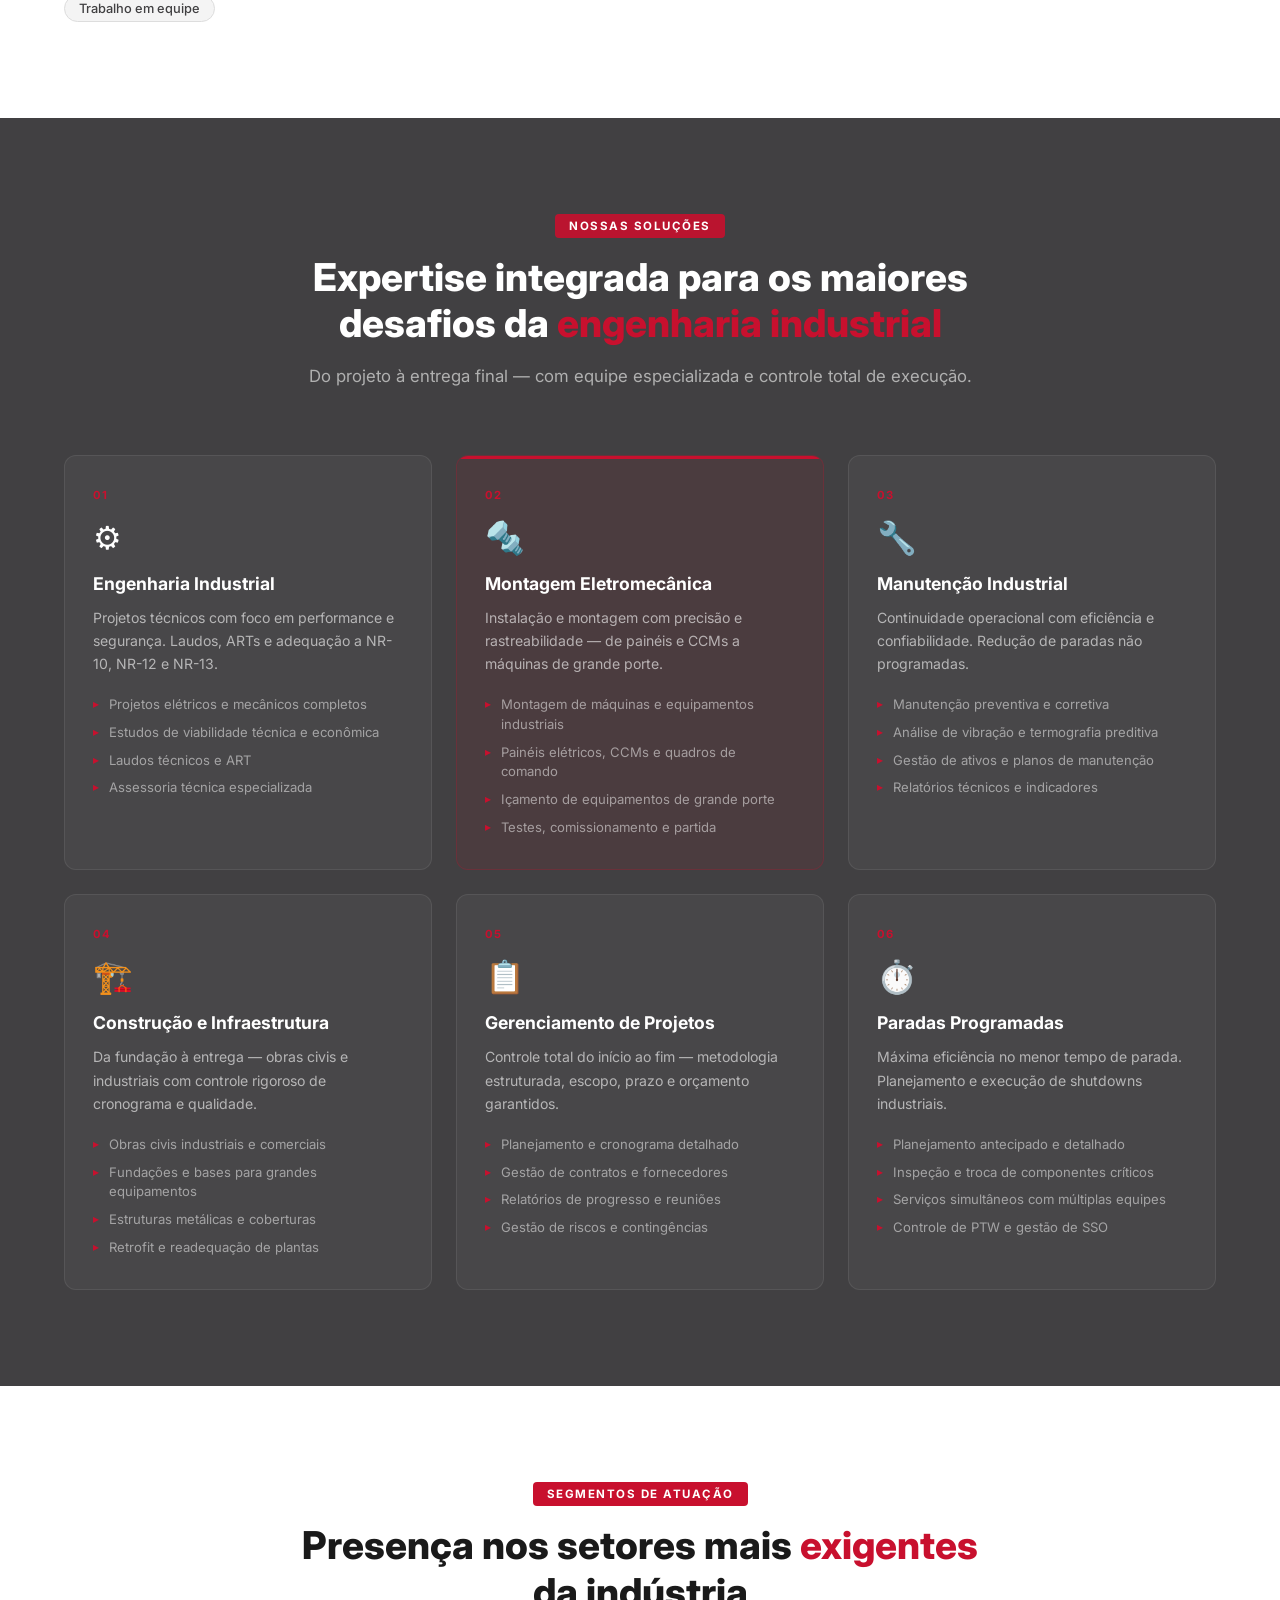
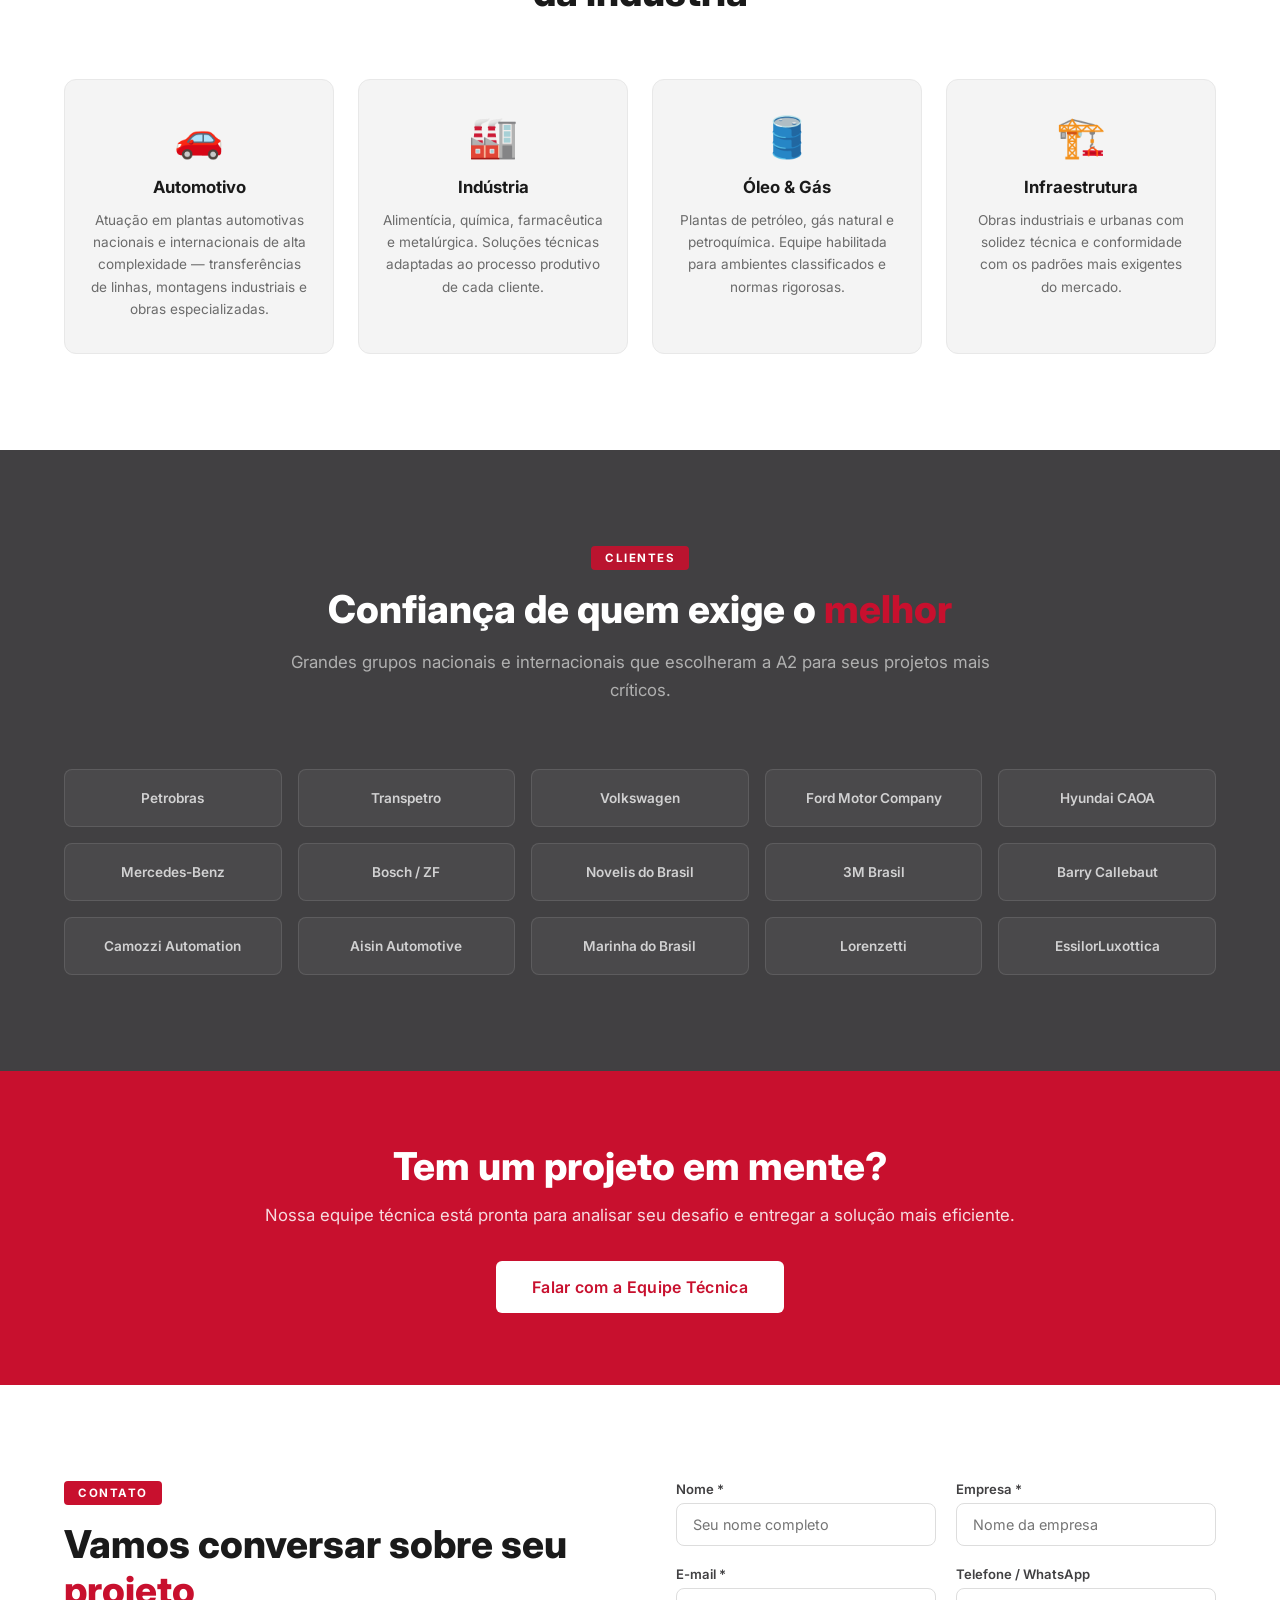
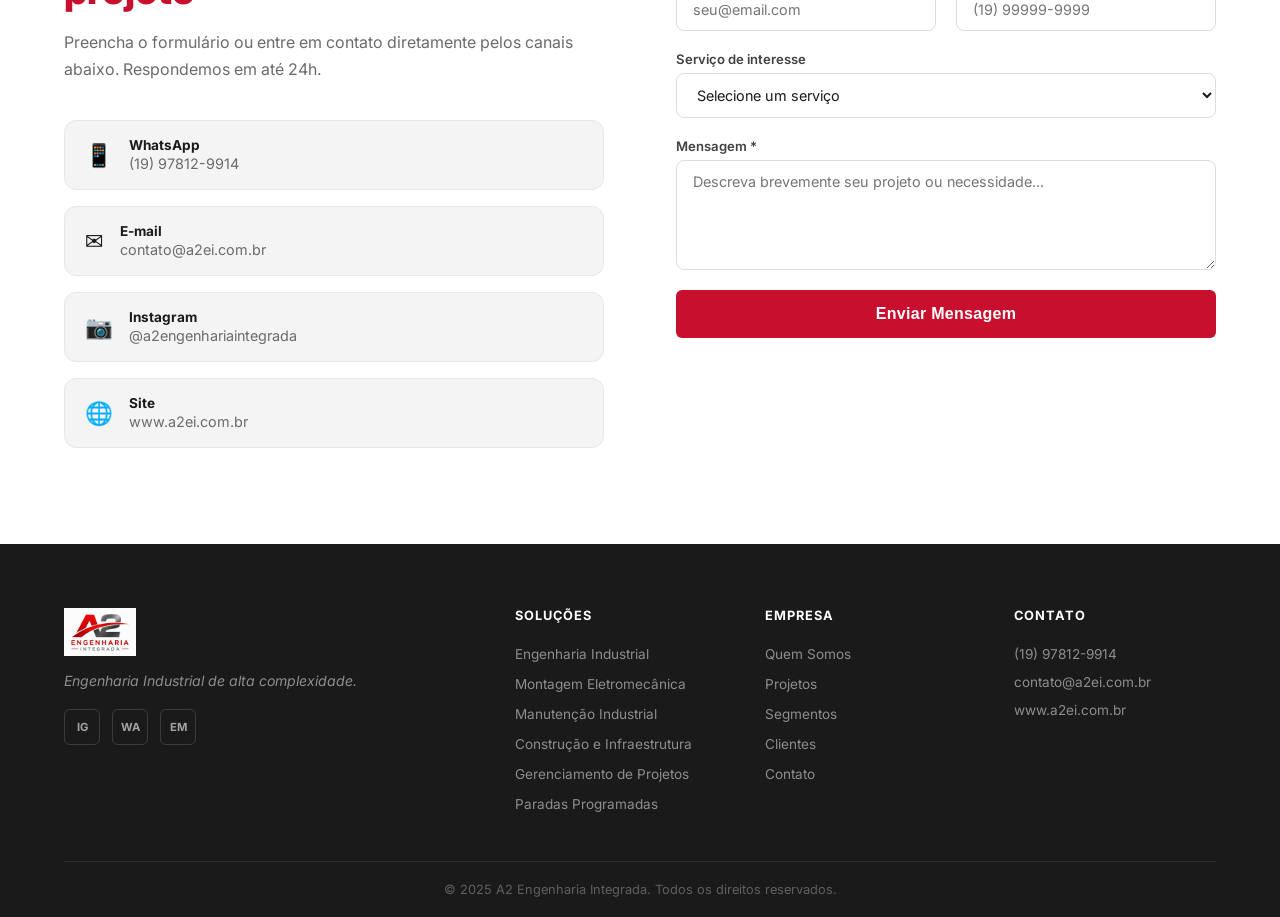
==== commit 0d0087ae: "Adiciona página de Projetos e atualiza navegação - projetos.html: portfólio com 15 cases reais, filt" ====
--- a/index.html
+++ b/index.html
@@ -21,6 +21,7 @@
       <ul class="nav-links">
         <li><a href="#sobre">Quem Somos</a></li>
         <li><a href="#servicos">Serviços</a></li>
+        <li><a href="projetos.html">Projetos</a></li>
         <li><a href="#segmentos">Segmentos</a></li>
         <li><a href="#clientes">Clientes</a></li>
         <li><a href="#contato">Contato</a></li>
@@ -33,6 +34,7 @@
     <div class="nav-mobile" id="navMobile">
       <a href="#sobre" onclick="closeMenu()">Quem Somos</a>
       <a href="#servicos" onclick="closeMenu()">Serviços</a>
+      <a href="projetos.html" onclick="closeMenu()">Projetos</a>
       <a href="#segmentos" onclick="closeMenu()">Segmentos</a>
       <a href="#clientes" onclick="closeMenu()">Clientes</a>
       <a href="#contato" onclick="closeMenu()">Contato</a>
@@ -412,6 +414,7 @@
           <h5>Empresa</h5>
           <ul>
             <li><a href="#sobre">Quem Somos</a></li>
+            <li><a href="projetos.html">Projetos</a></li>
             <li><a href="#segmentos">Segmentos</a></li>
             <li><a href="#clientes">Clientes</a></li>
             <li><a href="#contato">Contato</a></li>
--- a/style.css
+++ b/style.css
@@ -731,3 +731,353 @@
   .footer-grid { grid-template-columns: 1fr; }
   .hero-content h1 { font-size: 2.2rem; letter-spacing: -0.5px; }
 }
+
+/* ═══════════════════════════════════════════════
+   INNER PAGES — PROJETOS.HTML
+   ═══════════════════════════════════════════════ */
+
+/* ── PAGE HERO ─────────────────────────────────── */
+.page-hero {
+  position: relative;
+  background: var(--dgray);
+  padding: calc(var(--nav-h) + 72px) 0 0;
+  overflow: hidden;
+}
+.page-hero-overlay {
+  position: absolute;
+  inset: 0;
+  background: linear-gradient(135deg, var(--dark) 0%, var(--dgray) 60%, #5a1a25 100%);
+  opacity: 0.95;
+}
+.page-hero-content {
+  position: relative;
+  z-index: 1;
+  padding-bottom: 64px;
+  max-width: 680px;
+}
+.page-hero-content h1 {
+  font-size: clamp(2.4rem, 5vw, 3.6rem);
+  font-weight: 900;
+  color: var(--white);
+  line-height: 1.1;
+  letter-spacing: -1px;
+  margin: 12px 0 20px;
+}
+.page-hero-content p {
+  font-size: 1.1rem;
+  color: rgba(255,255,255,0.7);
+  line-height: 1.7;
+  max-width: 560px;
+}
+.page-hero-bar {
+  position: relative;
+  z-index: 1;
+  background: rgba(0,0,0,0.25);
+  border-top: 1px solid rgba(255,255,255,0.08);
+  padding: 14px 0;
+}
+.breadcrumb {
+  display: flex;
+  align-items: center;
+  gap: 10px;
+  font-size: 0.82rem;
+  color: rgba(255,255,255,0.5);
+}
+.breadcrumb a { color: rgba(255,255,255,0.5); transition: color 0.2s; }
+.breadcrumb a:hover { color: var(--red); }
+.breadcrumb span { color: rgba(255,255,255,0.3); }
+
+/* ── STATS STRIP ───────────────────────────────── */
+.stats-strip {
+  background: var(--white);
+  border-bottom: 1px solid rgba(0,0,0,0.06);
+  padding: 40px 0;
+}
+.stats-strip-grid {
+  display: flex;
+  align-items: center;
+  justify-content: space-between;
+  gap: 24px;
+}
+.strip-stat {
+  display: flex;
+  flex-direction: column;
+  align-items: center;
+  text-align: center;
+  flex: 1;
+}
+.strip-num {
+  font-size: 2.6rem;
+  font-weight: 900;
+  color: var(--red);
+  line-height: 1;
+  letter-spacing: -1px;
+}
+.strip-suffix {
+  font-size: 1.4rem;
+  font-weight: 700;
+  color: var(--red);
+}
+.strip-num + .strip-suffix { margin-left: 2px; }
+.strip-label {
+  font-size: 0.82rem;
+  color: var(--mgray);
+  font-weight: 500;
+  margin-top: 6px;
+  text-transform: uppercase;
+  letter-spacing: 0.5px;
+}
+.strip-divider {
+  width: 1px;
+  height: 48px;
+  background: rgba(0,0,0,0.1);
+  flex-shrink: 0;
+}
+
+/* ── FILTER BAR ────────────────────────────────── */
+.filter-bar {
+  display: flex;
+  align-items: center;
+  gap: 12px;
+  flex-wrap: wrap;
+  margin-top: 40px;
+}
+.filter-btn {
+  padding: 10px 22px;
+  border-radius: 50px;
+  border: 1.5px solid rgba(0,0,0,0.12);
+  background: transparent;
+  color: var(--dgray);
+  font-size: 0.88rem;
+  font-weight: 600;
+  cursor: pointer;
+  transition: all 0.2s;
+  font-family: 'Inter', sans-serif;
+}
+.filter-btn:hover {
+  border-color: var(--red);
+  color: var(--red);
+}
+.filter-btn.active {
+  background: var(--red);
+  border-color: var(--red);
+  color: var(--white);
+}
+
+/* ── PROJECTS GRID ─────────────────────────────── */
+.projects-grid {
+  display: grid;
+  grid-template-columns: repeat(3, 1fr);
+  gap: 28px;
+}
+
+/* ── PROJECT CARD ──────────────────────────────── */
+.project-card {
+  display: flex;
+  flex-direction: column;
+  background: var(--white);
+  border-radius: var(--radius);
+  border: 1px solid rgba(0,0,0,0.08);
+  overflow: hidden;
+  transition: transform 0.25s, box-shadow 0.25s, border-color 0.25s;
+}
+.project-card:hover {
+  transform: translateY(-6px);
+  box-shadow: 0 16px 48px rgba(0,0,0,0.12);
+  border-color: var(--red);
+}
+.project-thumb {
+  position: relative;
+  height: 180px;
+  display: flex;
+  align-items: center;
+  justify-content: center;
+  overflow: hidden;
+}
+.project-thumb.automotivo { background: linear-gradient(135deg, #1a2a4a 0%, #2d4a7a 100%); }
+.project-thumb.industria  { background: linear-gradient(135deg, #1a3a2a 0%, #2d6a4a 100%); }
+.project-thumb.oleo-gas   { background: linear-gradient(135deg, #3a2a1a 0%, #7a4a2d 100%); }
+.project-thumb.infraestrutura { background: linear-gradient(135deg, #2a1a3a 0%, #4a2d7a 100%); }
+
+.project-thumb-inner {
+  display: flex;
+  flex-direction: column;
+  align-items: center;
+  gap: 8px;
+  opacity: 0.9;
+}
+.project-icon { font-size: 2.8rem; filter: drop-shadow(0 2px 8px rgba(0,0,0,0.3)); }
+.project-num {
+  font-size: 0.72rem;
+  font-weight: 800;
+  letter-spacing: 2px;
+  color: rgba(255,255,255,0.4);
+  text-transform: uppercase;
+}
+.project-thumb::after {
+  content: '';
+  position: absolute;
+  inset: 0;
+  background: linear-gradient(to bottom, transparent 40%, rgba(0,0,0,0.4));
+}
+
+.project-body {
+  padding: 24px;
+  display: flex;
+  flex-direction: column;
+  flex: 1;
+  gap: 10px;
+}
+.project-meta {
+  display: flex;
+  align-items: center;
+  justify-content: space-between;
+}
+.project-tag {
+  font-size: 0.72rem;
+  font-weight: 700;
+  letter-spacing: 0.5px;
+  text-transform: uppercase;
+  padding: 4px 10px;
+  border-radius: 4px;
+}
+.automotivo-tag { background: #dbeafe; color: #1d4ed8; }
+.industria-tag  { background: #dcfce7; color: #166534; }
+.oleo-tag       { background: #fed7aa; color: #9a3412; }
+.infra-tag      { background: #ede9fe; color: #5b21b6; }
+
+.project-year {
+  font-size: 0.82rem;
+  color: var(--mgray);
+  font-weight: 500;
+}
+.project-card h3 {
+  font-size: 1rem;
+  font-weight: 700;
+  color: var(--dark);
+  line-height: 1.3;
+}
+.project-client {
+  font-size: 0.85rem;
+  font-weight: 600;
+  color: var(--red);
+}
+.project-desc {
+  font-size: 0.85rem;
+  color: var(--mgray);
+  line-height: 1.6;
+  flex: 1;
+}
+.project-services {
+  display: flex;
+  flex-wrap: wrap;
+  gap: 6px;
+  margin-top: 4px;
+}
+.project-services span {
+  font-size: 0.72rem;
+  font-weight: 600;
+  padding: 4px 10px;
+  border-radius: 4px;
+  background: var(--lgray);
+  color: var(--dgray);
+}
+
+/* ── DIFS GRID ─────────────────────────────────── */
+.difs-grid {
+  display: grid;
+  grid-template-columns: repeat(4, 1fr);
+  gap: 24px;
+  margin-top: 16px;
+}
+.dif-card {
+  padding: 32px 24px;
+  border-radius: var(--radius);
+  border: 1px solid rgba(255,255,255,0.06);
+  background: rgba(255,255,255,0.03);
+  text-align: center;
+  transition: border-color 0.2s, background 0.2s;
+}
+.dif-card:hover {
+  border-color: var(--red);
+  background: rgba(200,16,46,0.05);
+}
+.dif-icon {
+  font-size: 2.2rem;
+  margin-bottom: 16px;
+  display: block;
+}
+.dif-card h4 {
+  font-size: 1rem;
+  font-weight: 700;
+  color: var(--white);
+  margin-bottom: 10px;
+}
+.dif-card p {
+  font-size: 0.85rem;
+  color: rgba(255,255,255,0.5);
+  line-height: 1.6;
+}
+
+/* ── FOOTER COLS (projetos.html variant) ────────── */
+.footer-col h5 {
+  font-size: 0.8rem;
+  font-weight: 700;
+  letter-spacing: 1px;
+  text-transform: uppercase;
+  color: var(--white);
+  margin-bottom: 20px;
+}
+.footer-col ul {
+  display: flex;
+  flex-direction: column;
+  gap: 10px;
+}
+.footer-col a {
+  font-size: 0.85rem;
+  color: rgba(255,255,255,0.5);
+  transition: color 0.2s;
+}
+.footer-col a:hover { color: var(--white); }
+
+.footer-contact ul {
+  display: flex;
+  flex-direction: column;
+  gap: 14px;
+}
+.footer-contact li {
+  display: flex;
+  align-items: center;
+  gap: 10px;
+  font-size: 0.85rem;
+  color: rgba(255,255,255,0.5);
+}
+.footer-contact li svg { flex-shrink: 0; opacity: 0.5; }
+.footer-contact li a {
+  font-size: 0.85rem;
+  color: rgba(255,255,255,0.5);
+  transition: color 0.2s;
+}
+.footer-contact li a:hover { color: var(--red); }
+
+/* ── RESPONSIVE — INNER PAGES ──────────────────── */
+@media (max-width: 1024px) {
+  .projects-grid { grid-template-columns: repeat(2, 1fr); }
+  .difs-grid { grid-template-columns: repeat(2, 1fr); }
+  .stats-strip-grid { flex-wrap: wrap; gap: 16px; }
+  .strip-stat { min-width: 40%; }
+  .strip-divider { display: none; }
+}
+
+@media (max-width: 768px) {
+  .projects-grid { grid-template-columns: 1fr; }
+  .difs-grid { grid-template-columns: repeat(2, 1fr); }
+  .filter-bar { gap: 8px; }
+  .filter-btn { padding: 8px 16px; font-size: 0.82rem; }
+  .page-hero-content { padding-bottom: 48px; }
+}
+
+@media (max-width: 480px) {
+  .difs-grid { grid-template-columns: 1fr; }
+  .stats-strip-grid { flex-direction: column; gap: 24px; }
+}
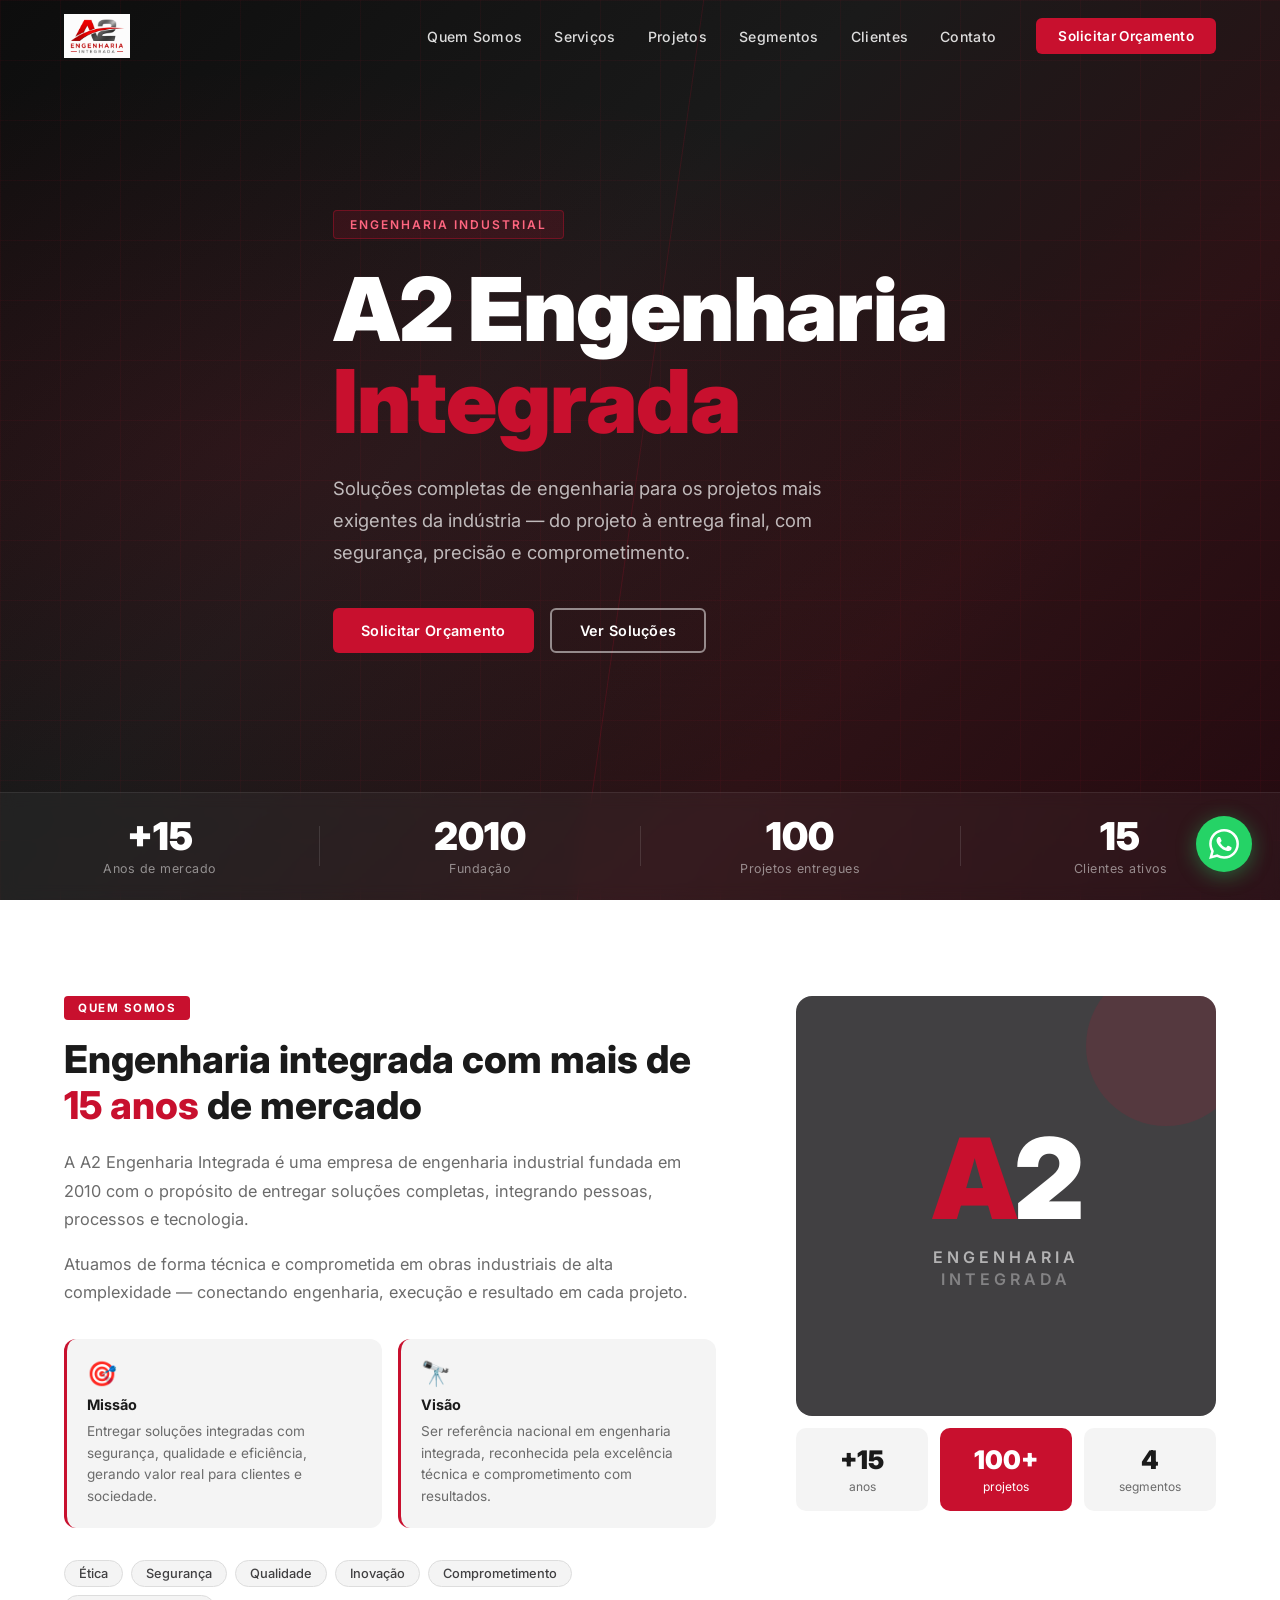
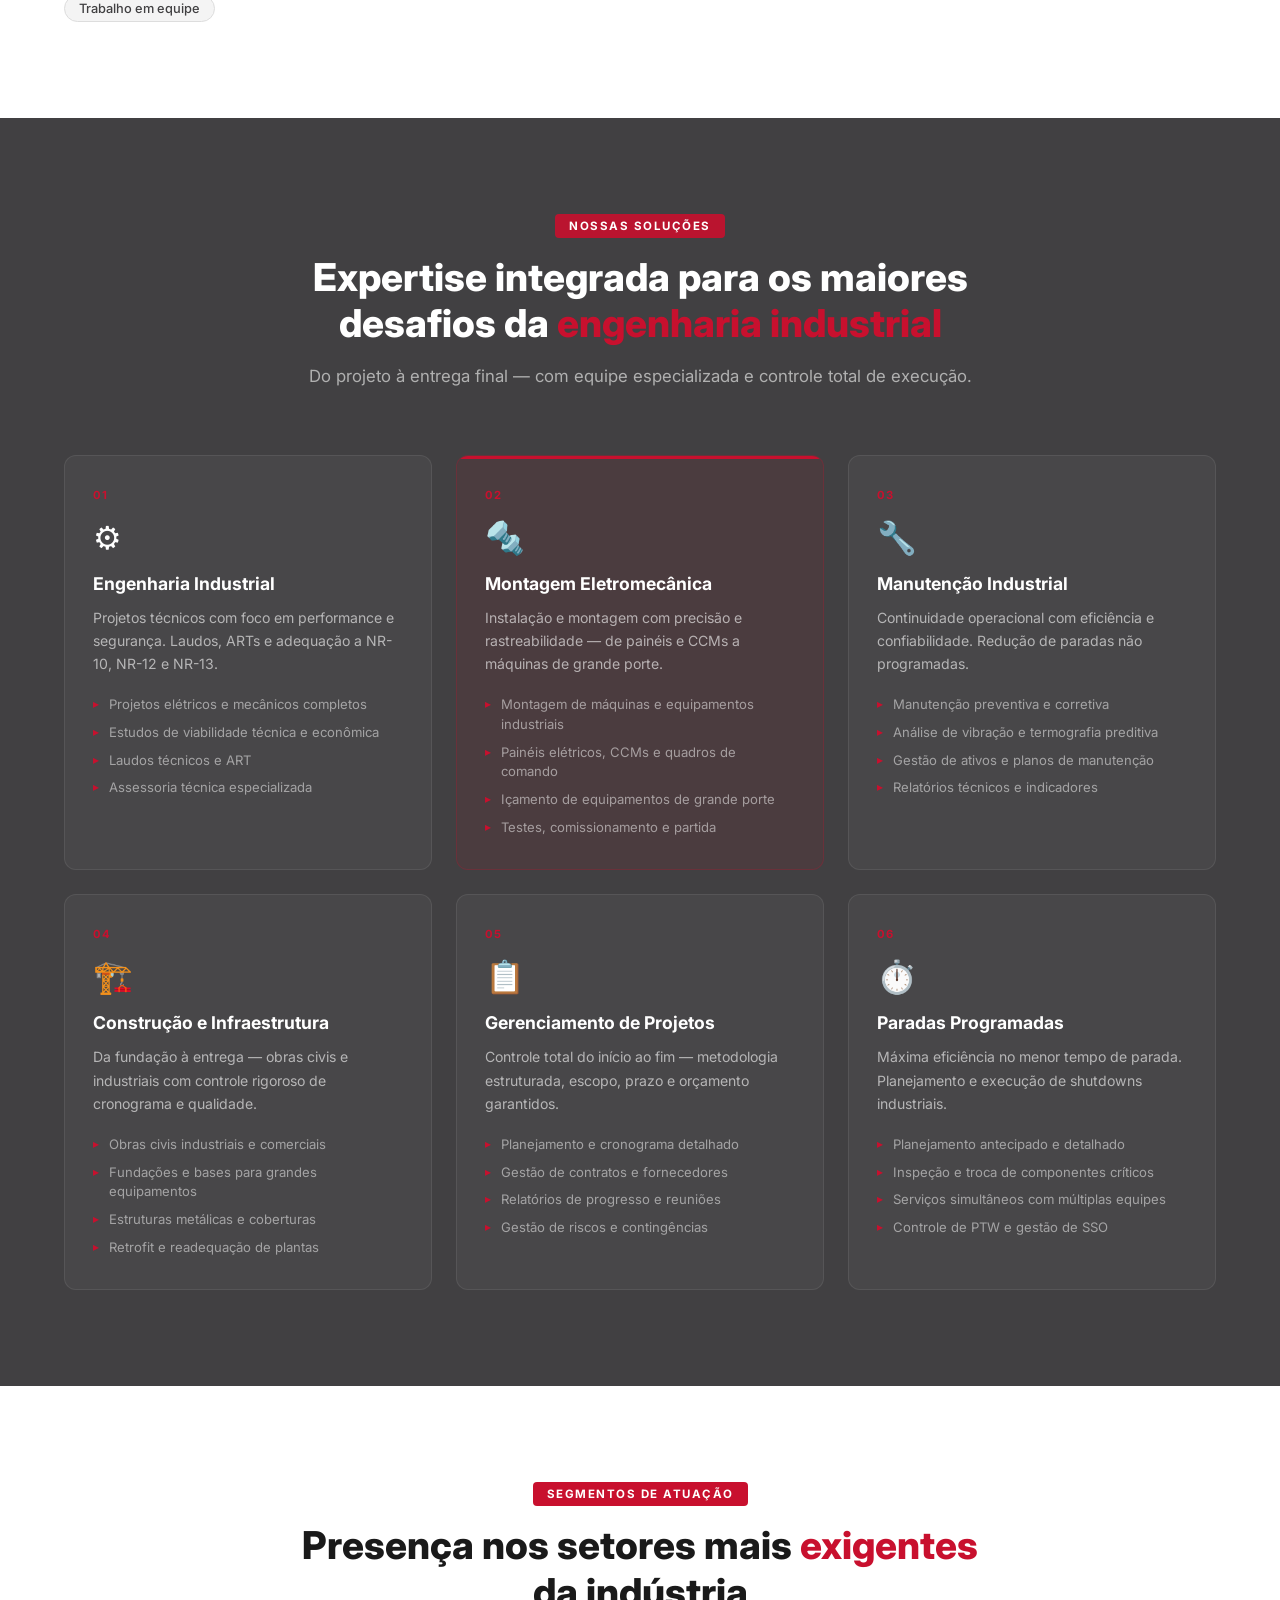
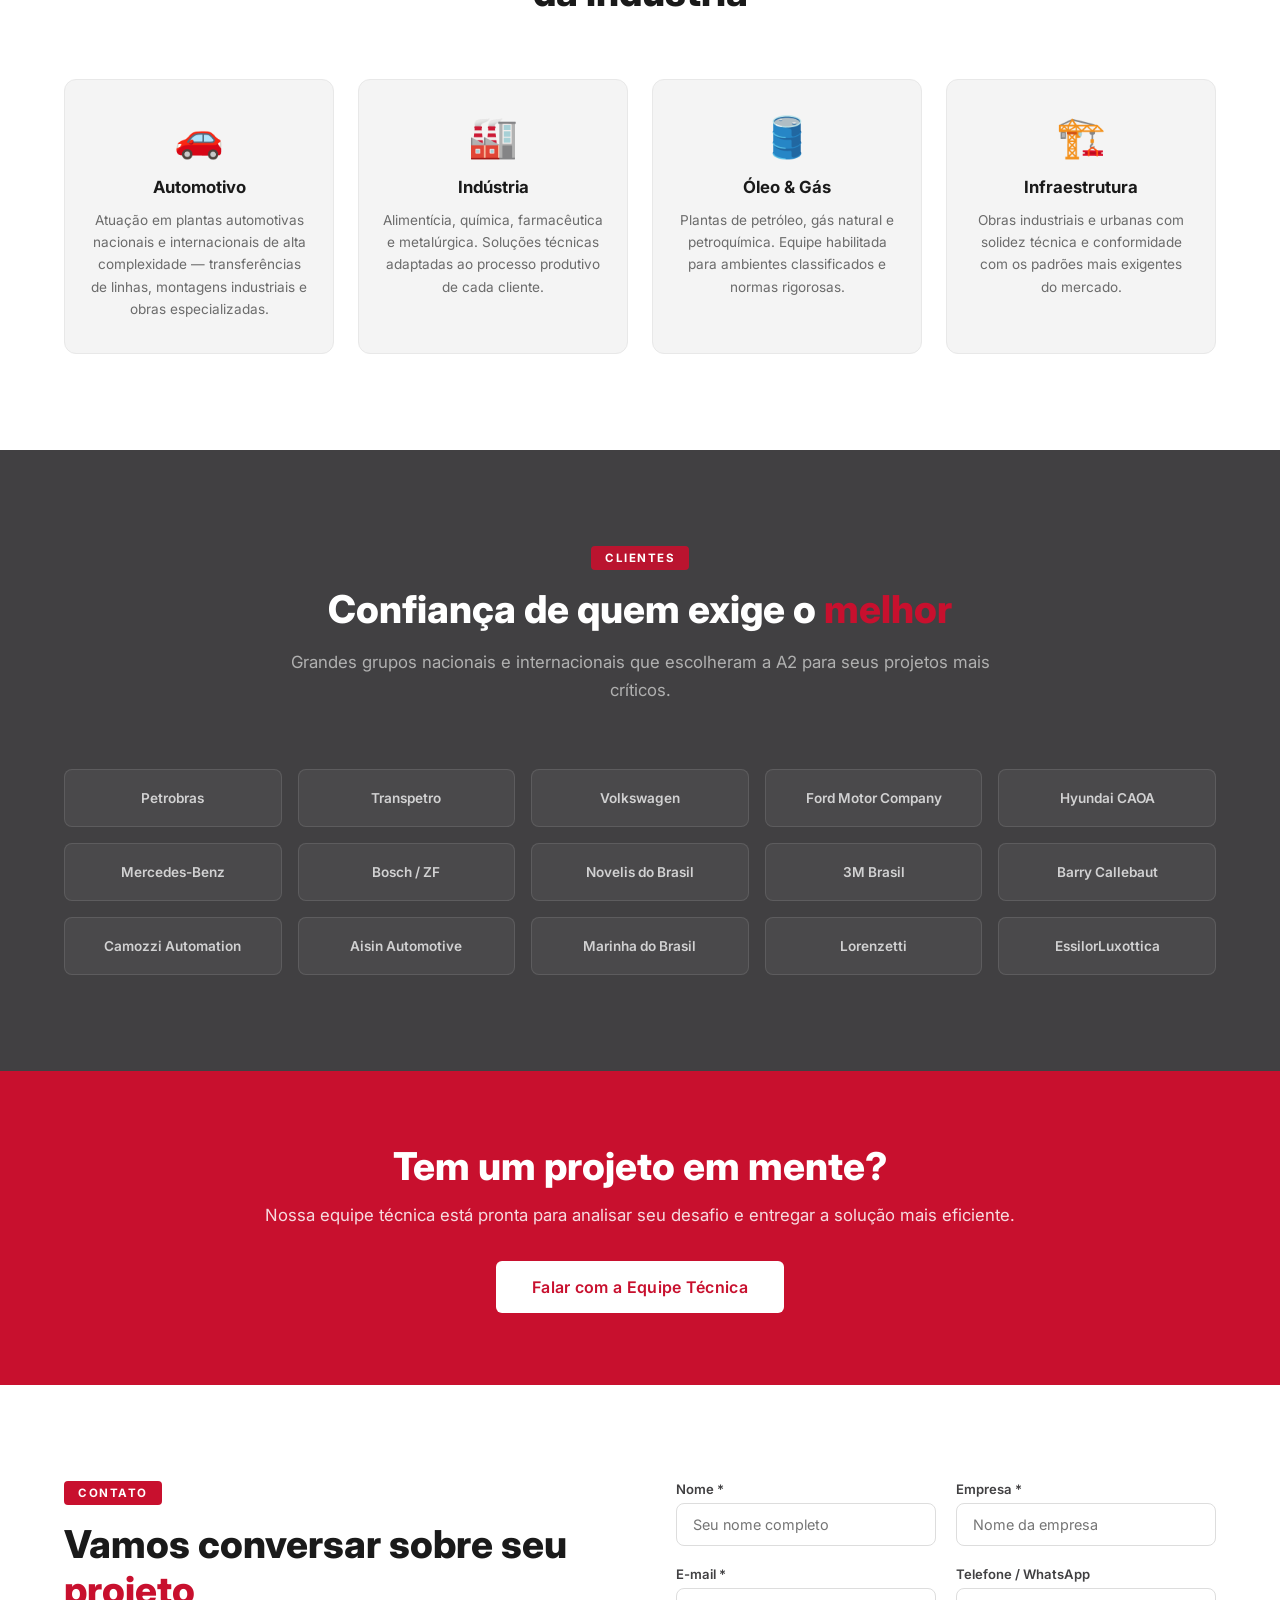
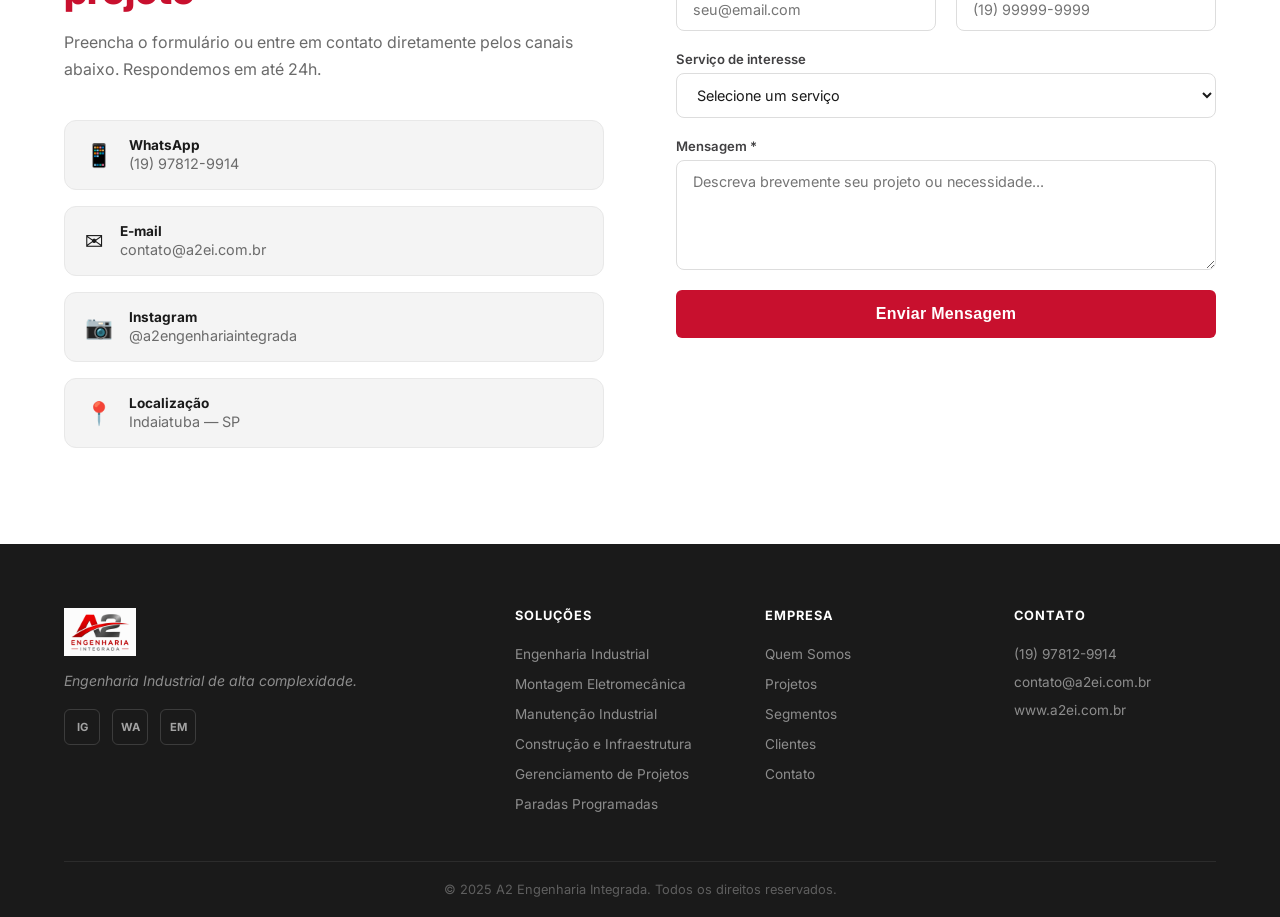
==== commit 7f83716f: "Corrige cidade para Indaiatuba e adiciona posts Instagram - projetos.html + index.html: Campinas → I" ====
--- a/index.html
+++ b/index.html
@@ -326,13 +326,13 @@
                 <span>@a2engenhariaintegrada</span>
               </div>
             </a>
-            <a href="https://www.a2ei.com.br" target="_blank" class="contact-item">
-              <div class="contact-icon">🌐</div>
+            <div class="contact-item">
+              <div class="contact-icon">📍</div>
               <div>
-                <strong>Site</strong>
-                <span>www.a2ei.com.br</span>
-              </div>
-            </a>
+                <strong>Localização</strong>
+                <span>Indaiatuba — SP</span>
+              </div>
+            </div>
           </div>
         </div>
         <div class="contato-form" data-animate>
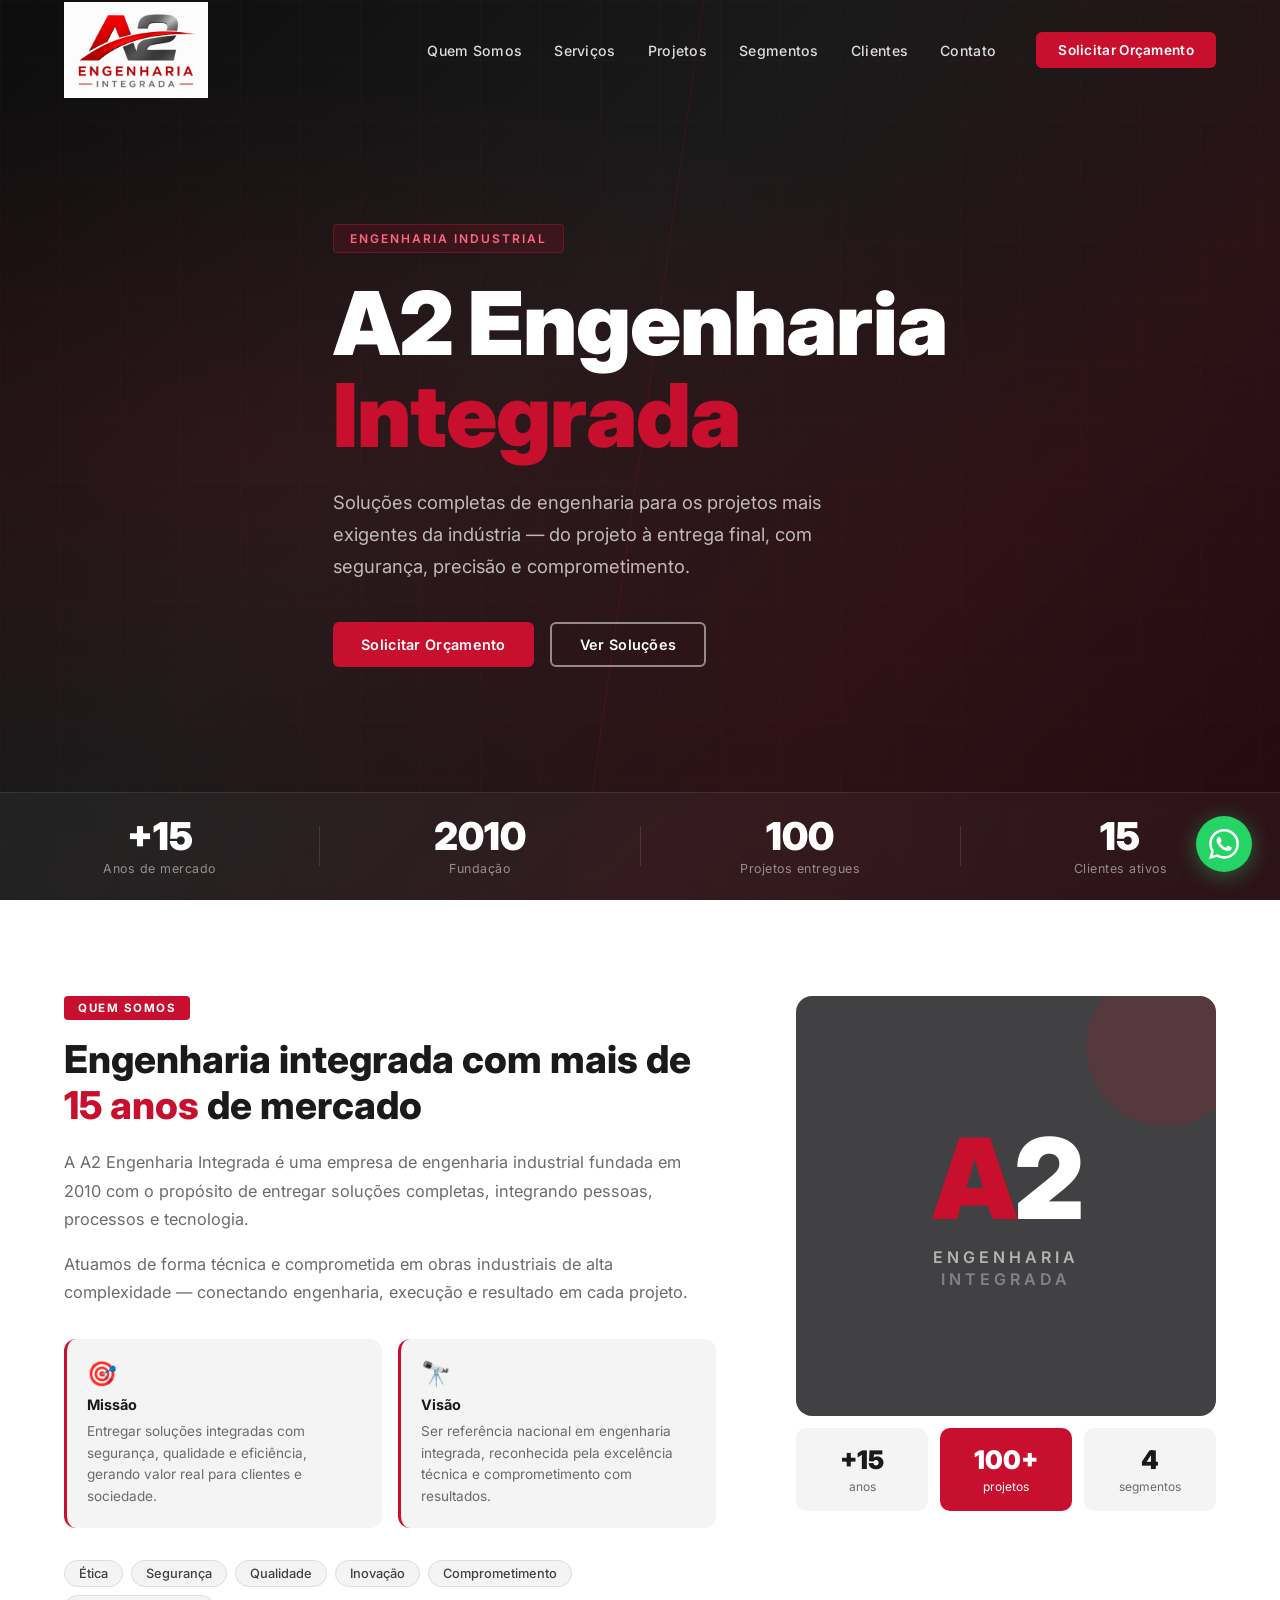
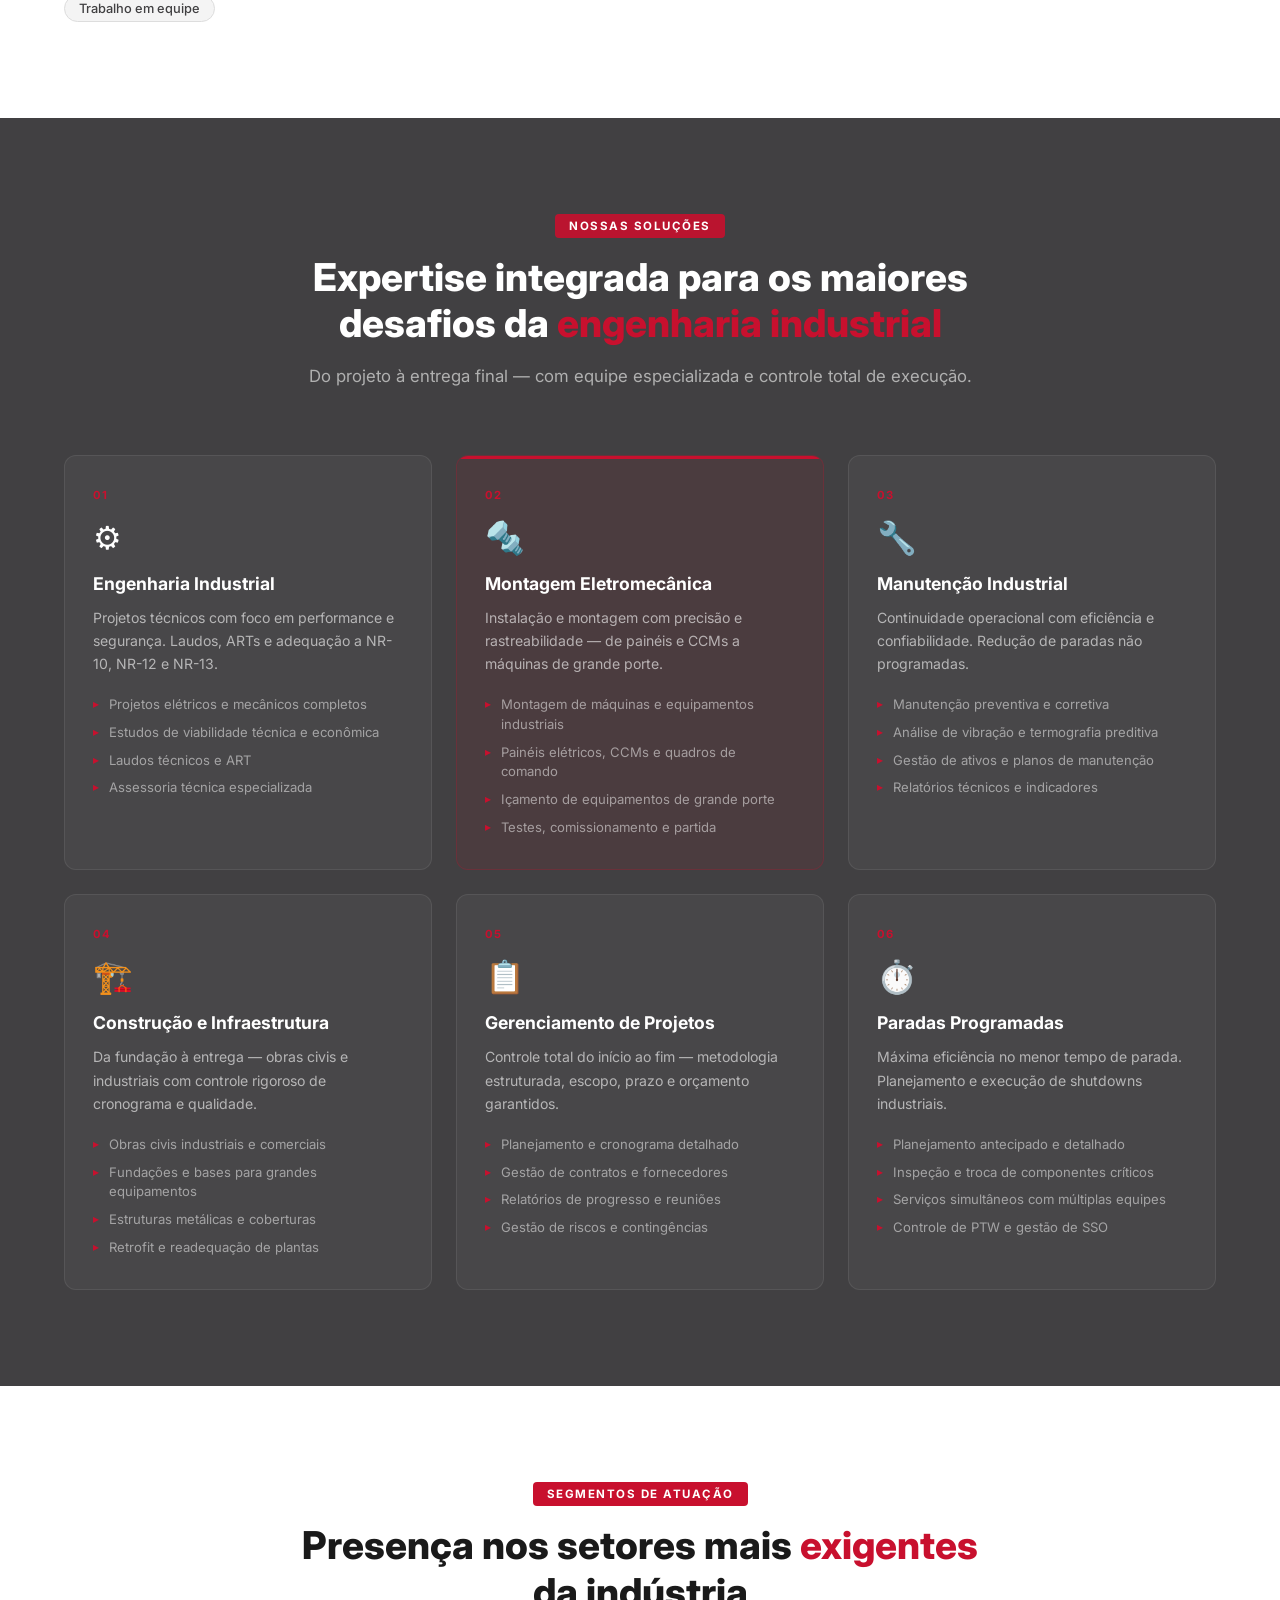
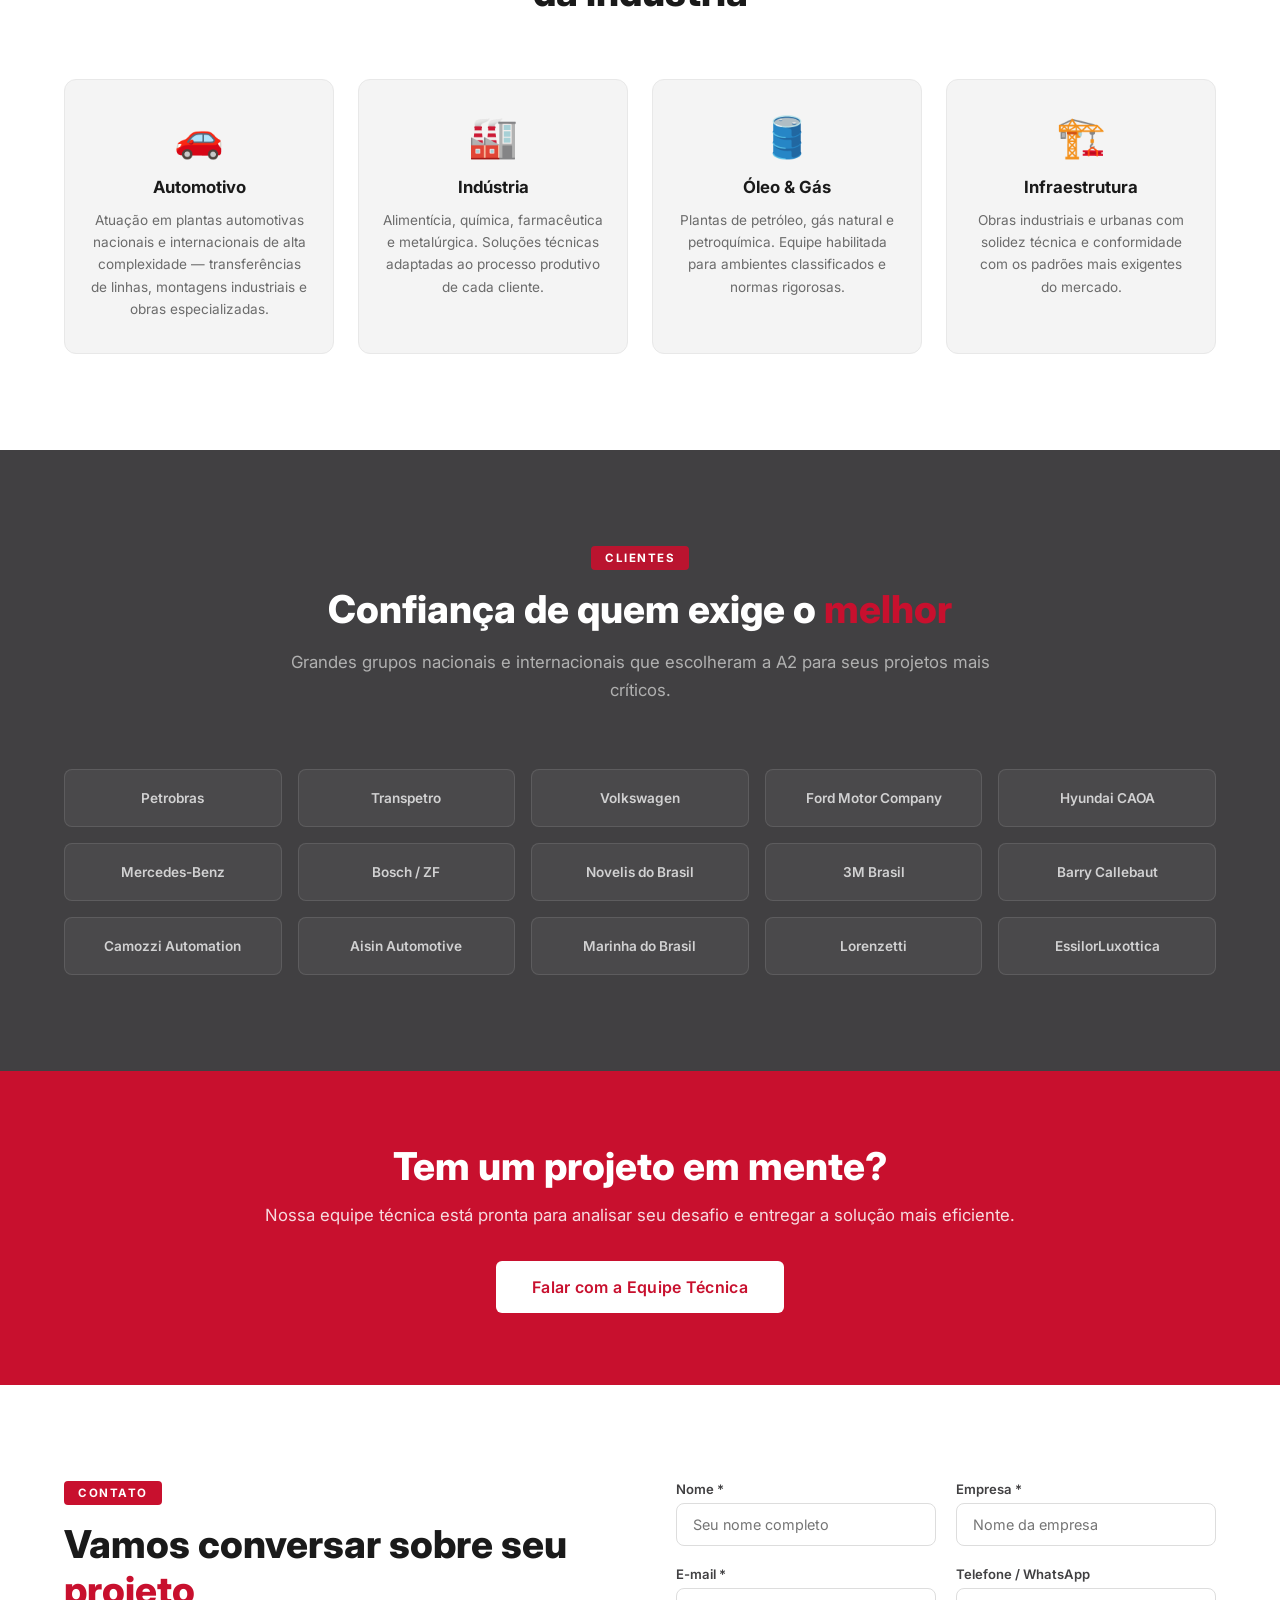
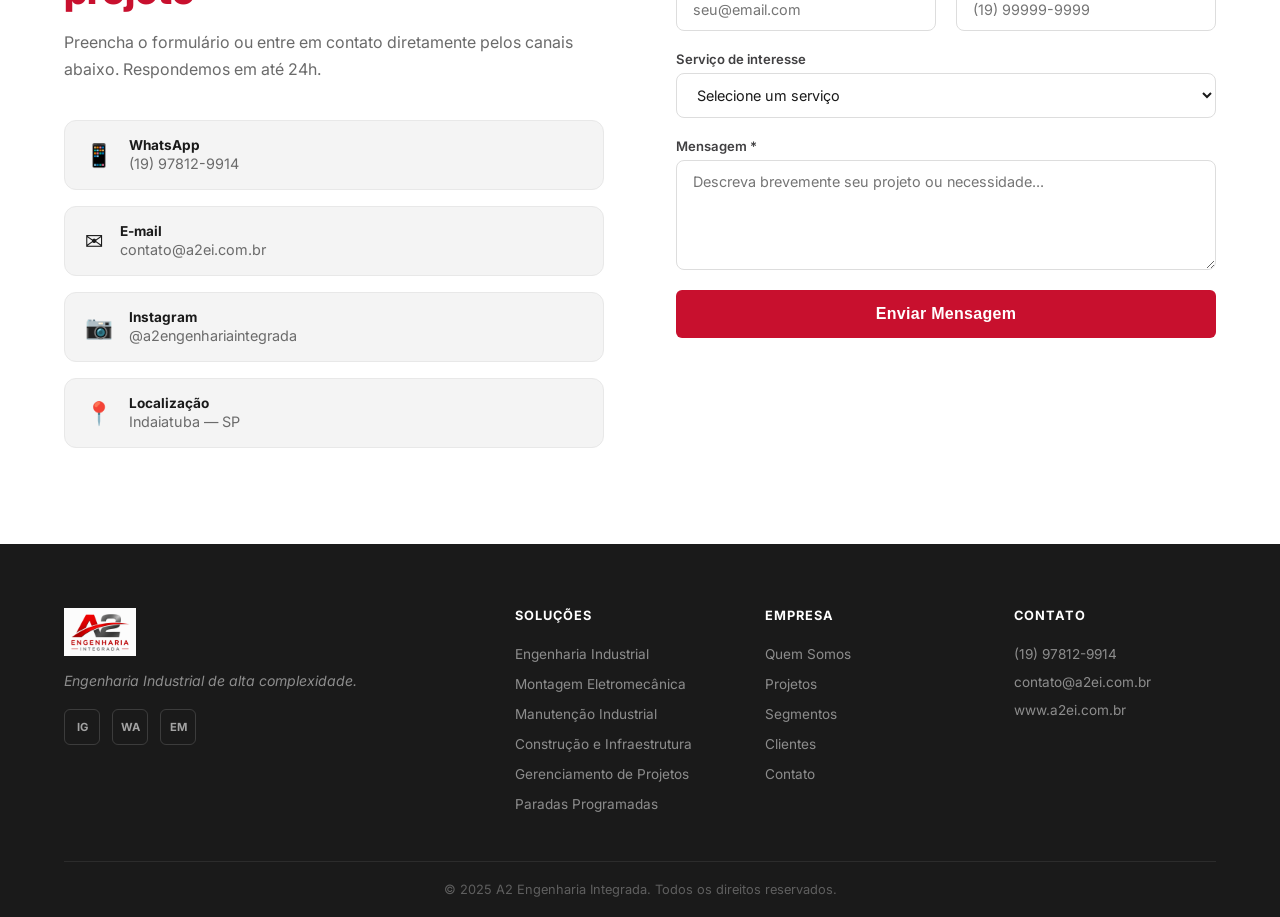
==== commit 777d28e4: "Update index.html" ====
--- a/index.html
+++ b/index.html
@@ -1,6 +1,13 @@
 <!DOCTYPE html>
 <html lang="pt-BR">
-<head>
+<!-- Google Analytics (GA4) -->
+    <script async src="https://www.googletagmanager.com/gtag/js?id=G-GQV78HWS9F"></script>
+    <script>
+      window.dataLayer = window.dataLayer || [];
+      function gtag(){dataLayer.push(arguments);}
+      gtag('js', new Date());
+      gtag('config', 'G-GQV78HWS9F');
+    </script><head>
   <meta charset="UTF-8" />
   <meta name="viewport" content="width=device-width, initial-scale=1.0" />
   <title>A2 Engenharia Integrada</title>
--- a/style.css
+++ b/style.css
@@ -10,7 +10,7 @@
   --lgray:  #f4f4f4;
   --white:  #ffffff;
   --border: rgba(255,255,255,0.1);
-  --nav-h:  72px;
+  --nav-h:  100px;
   --radius: 12px;
   --shadow: 0 4px 24px rgba(0,0,0,0.12);
 }
@@ -124,7 +124,7 @@
   align-items: center;
   gap: 40px;
 }
-.nav-logo img { height: 44px; width: auto; }
+.nav-logo img { height: 96px; width: auto; }
 .nav-links {
   display: flex;
   gap: 32px;
